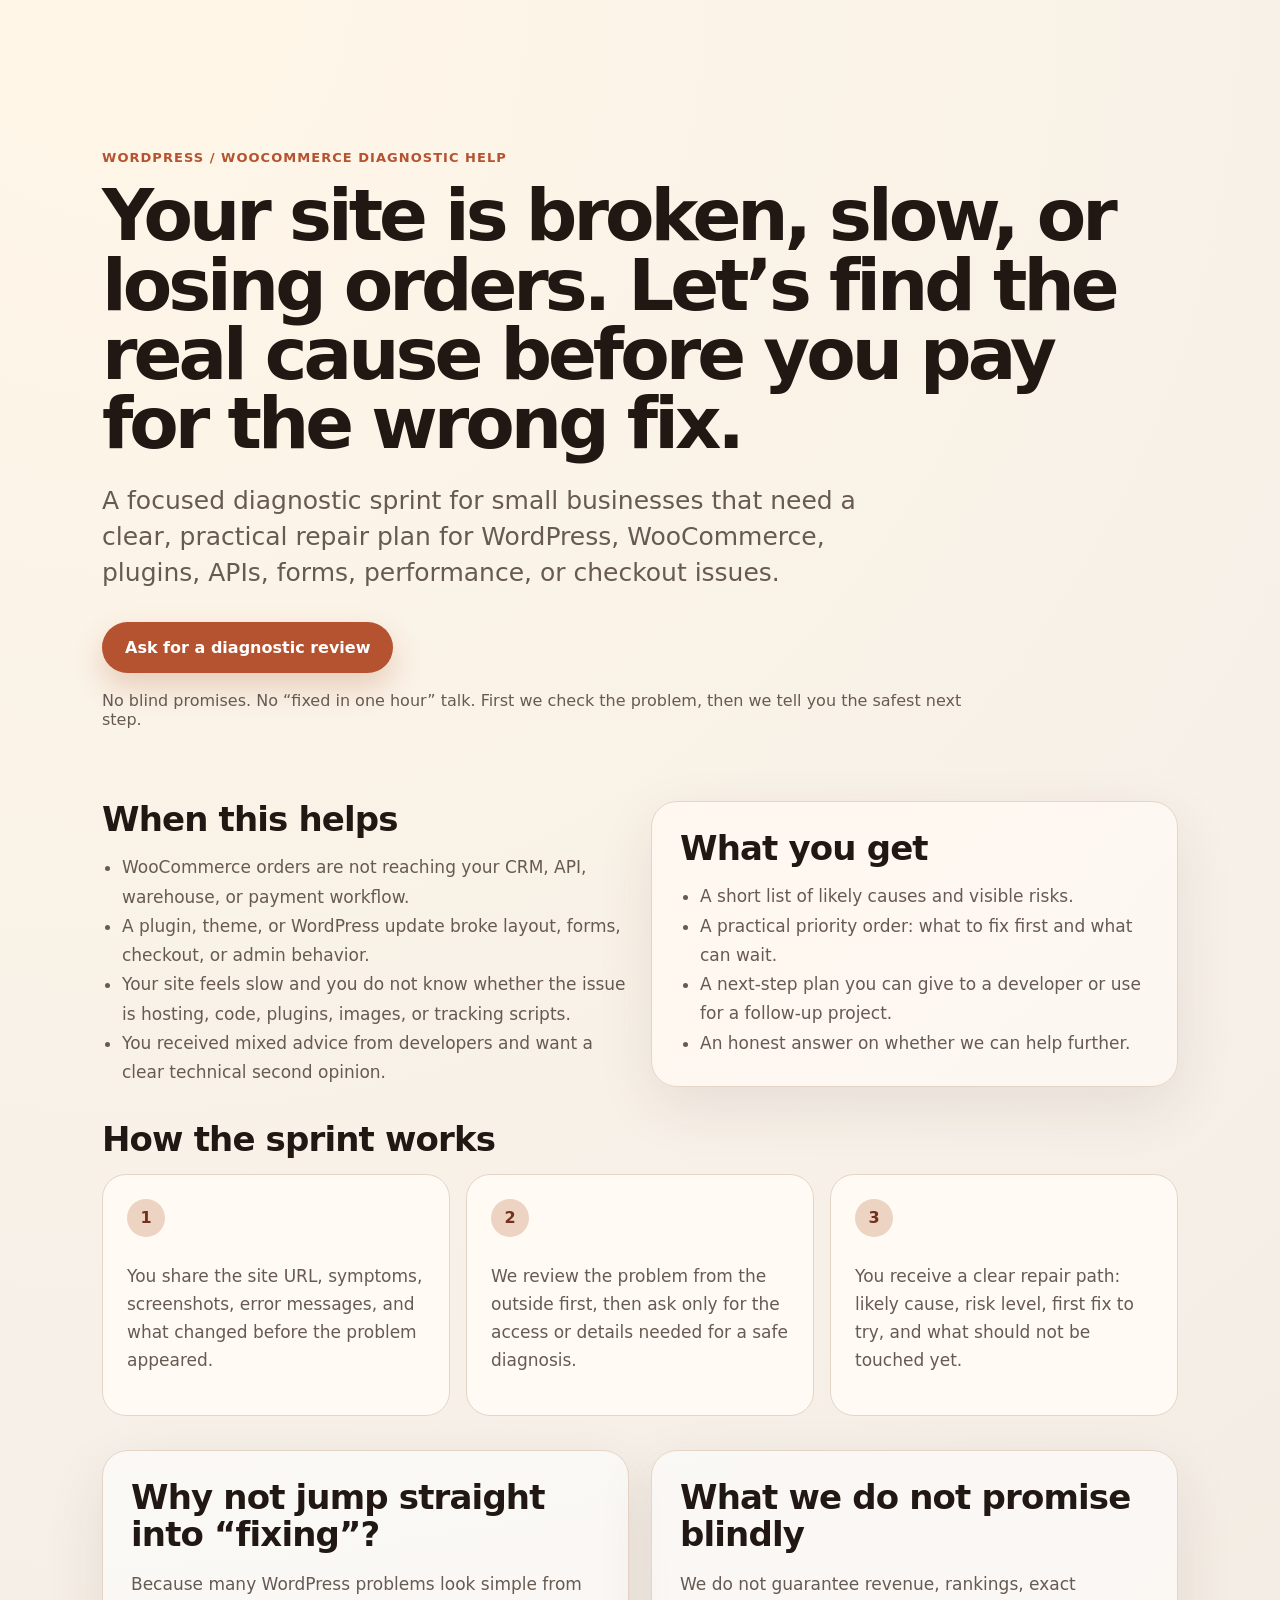
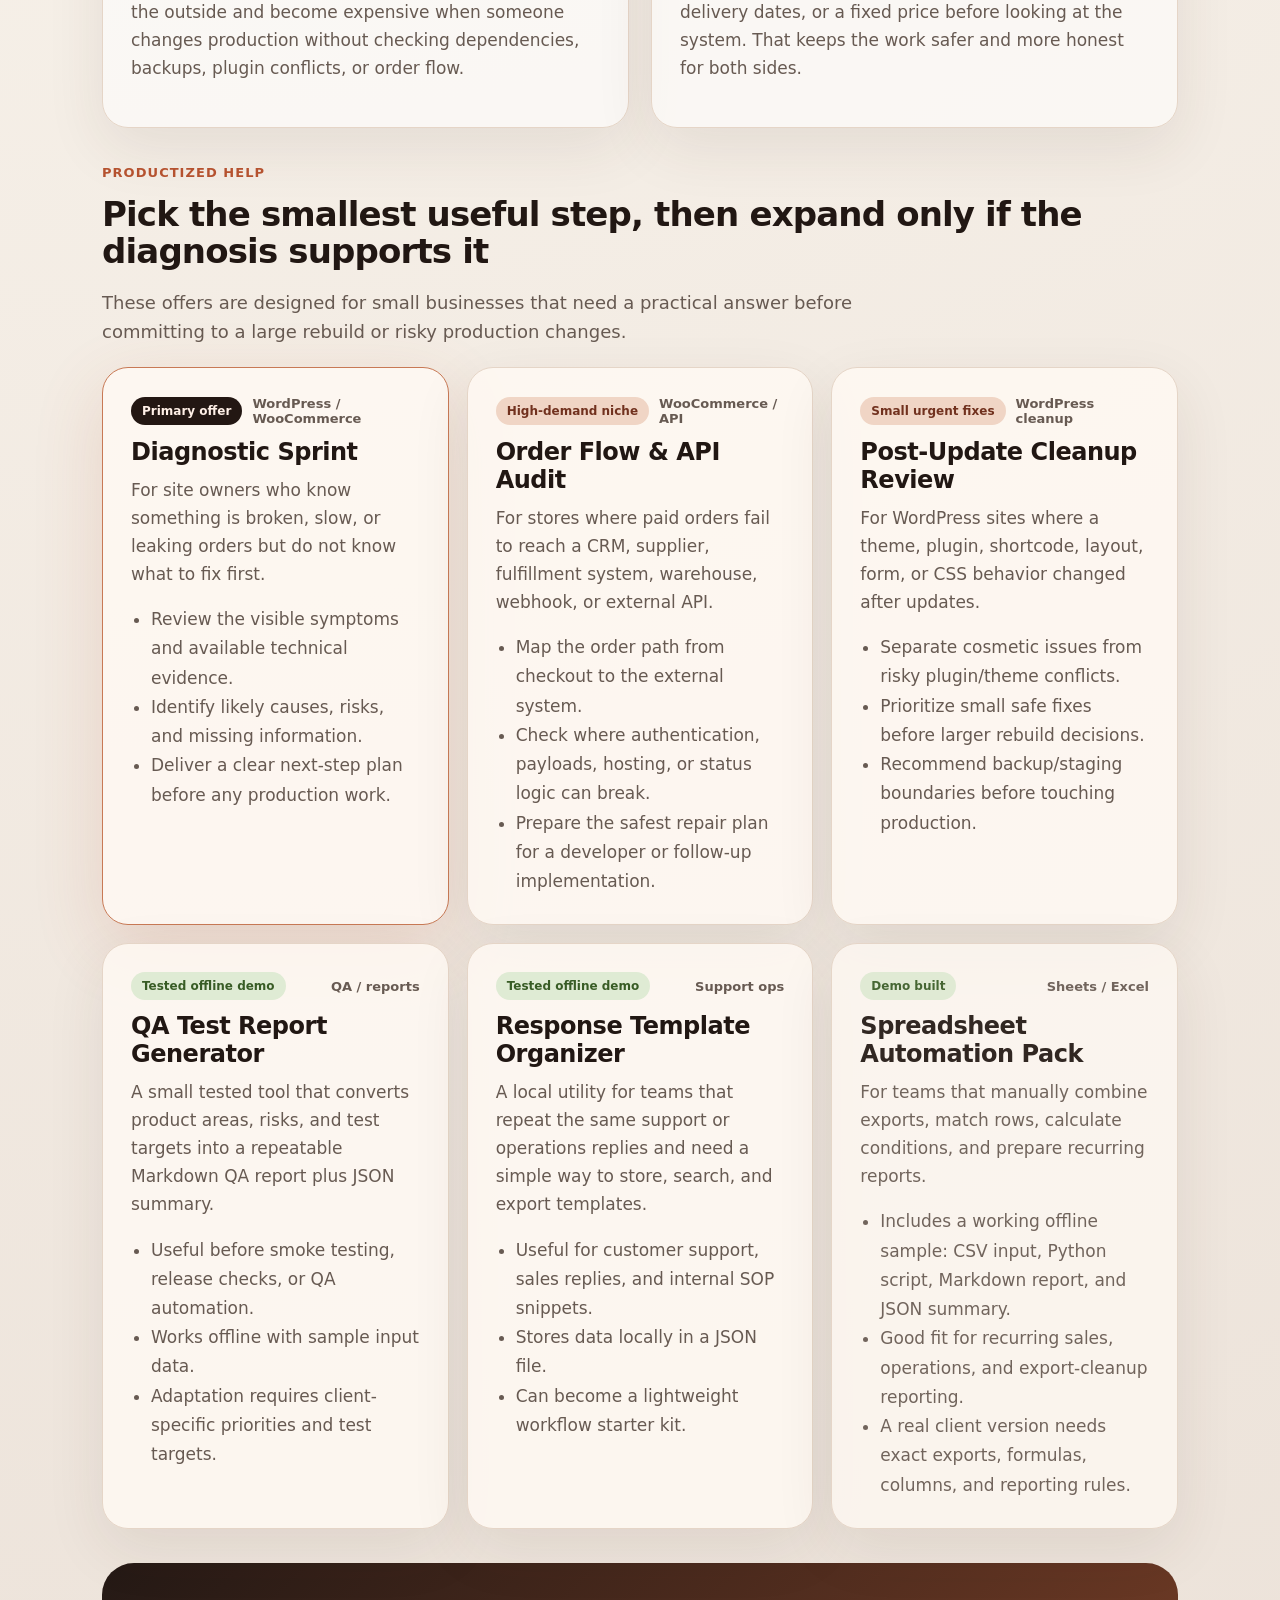
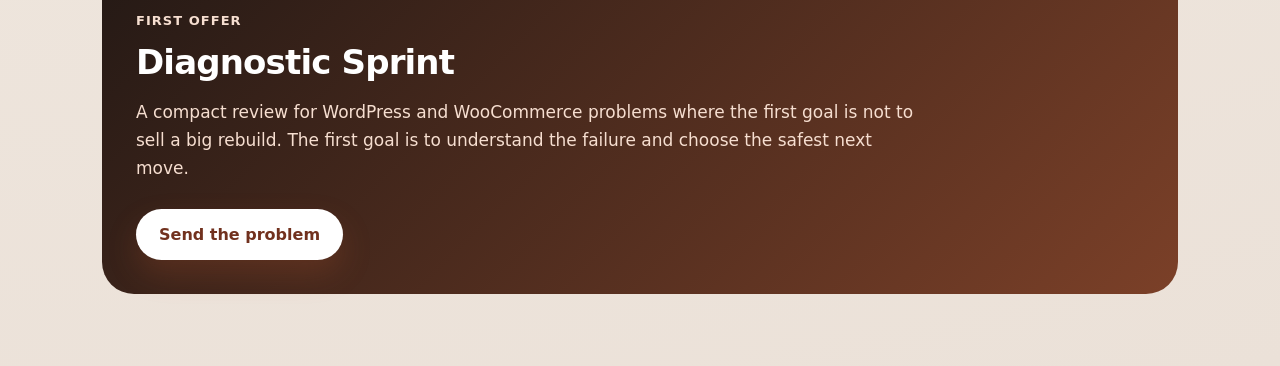
==== index.html @ dfe27161 "Mark spreadsheet automation demo as built" ====
<!doctype html>
<html lang="en">
<head>
  <meta charset="utf-8" />
  <meta name="viewport" content="width=device-width, initial-scale=1" />
  <title>WordPress & WooCommerce Diagnostic Sprint</title>
  <meta name="description" content="A practical diagnostic sprint for WordPress and WooCommerce issues before you spend money on the wrong fix." />
  <link rel="stylesheet" href="style.css" />
</head>
<body>
  <main>
    <section class="hero">
      <p class="eyebrow">WordPress / WooCommerce diagnostic help</p>
      <h1>Your site is broken, slow, or losing orders. Let’s find the real cause before you pay for the wrong fix.</h1>
      <p class="lead">A focused diagnostic sprint for small businesses that need a clear, practical repair plan for WordPress, WooCommerce, plugins, APIs, forms, performance, or checkout issues.</p>
      <div class="cta-row">
        <a class="button" href="mailto:hello@example.com?subject=WordPress%20diagnostic%20request">Ask for a diagnostic review</a>
        <span>No blind promises. No “fixed in one hour” talk. First we check the problem, then we tell you the safest next step.</span>
      </div>
    </section>

    <section class="grid two">
      <div>
        <h2>When this helps</h2>
        <ul>
          <li>WooCommerce orders are not reaching your CRM, API, warehouse, or payment workflow.</li>
          <li>A plugin, theme, or WordPress update broke layout, forms, checkout, or admin behavior.</li>
          <li>Your site feels slow and you do not know whether the issue is hosting, code, plugins, images, or tracking scripts.</li>
          <li>You received mixed advice from developers and want a clear technical second opinion.</li>
        </ul>
      </div>
      <div class="card">
        <h2>What you get</h2>
        <ul>
          <li>A short list of likely causes and visible risks.</li>
          <li>A practical priority order: what to fix first and what can wait.</li>
          <li>A next-step plan you can give to a developer or use for a follow-up project.</li>
          <li>An honest answer on whether we can help further.</li>
        </ul>
      </div>
    </section>

    <section>
      <h2>How the sprint works</h2>
      <div class="steps">
        <div><strong>1</strong><p>You share the site URL, symptoms, screenshots, error messages, and what changed before the problem appeared.</p></div>
        <div><strong>2</strong><p>We review the problem from the outside first, then ask only for the access or details needed for a safe diagnosis.</p></div>
        <div><strong>3</strong><p>You receive a clear repair path: likely cause, risk level, first fix to try, and what should not be touched yet.</p></div>
      </div>
    </section>

    <section class="grid two">
      <div class="card soft">
        <h2>Why not jump straight into “fixing”?</h2>
        <p>Because many WordPress problems look simple from the outside and become expensive when someone changes production without checking dependencies, backups, plugin conflicts, or order flow.</p>
      </div>
      <div class="card soft">
        <h2>What we do not promise blindly</h2>
        <p>We do not guarantee revenue, rankings, exact delivery dates, or a fixed price before looking at the system. That keeps the work safer and more honest for both sides.</p>
      </div>
    </section>
    <section class="products" id="offers">
      <p class="eyebrow">Productized help</p>
      <h2>Pick the smallest useful step, then expand only if the diagnosis supports it</h2>
      <p class="section-lead">These offers are designed for small businesses that need a practical answer before committing to a large rebuild or risky production changes.</p>
      <div class="product-list">
        <article class="card product-card featured">
          <div class="product-topline"><span class="tag hot">Primary offer</span><span>WordPress / WooCommerce</span></div>
          <h3>Diagnostic Sprint</h3>
          <p>For site owners who know something is broken, slow, or leaking orders but do not know what to fix first.</p>
          <ul>
            <li>Review the visible symptoms and available technical evidence.</li>
            <li>Identify likely causes, risks, and missing information.</li>
            <li>Deliver a clear next-step plan before any production work.</li>
          </ul>
        </article>
        <article class="card product-card">
          <div class="product-topline"><span class="tag">High-demand niche</span><span>WooCommerce / API</span></div>
          <h3>Order Flow & API Audit</h3>
          <p>For stores where paid orders fail to reach a CRM, supplier, fulfillment system, warehouse, webhook, or external API.</p>
          <ul>
            <li>Map the order path from checkout to the external system.</li>
            <li>Check where authentication, payloads, hosting, or status logic can break.</li>
            <li>Prepare the safest repair plan for a developer or follow-up implementation.</li>
          </ul>
        </article>
        <article class="card product-card">
          <div class="product-topline"><span class="tag">Small urgent fixes</span><span>WordPress cleanup</span></div>
          <h3>Post-Update Cleanup Review</h3>
          <p>For WordPress sites where a theme, plugin, shortcode, layout, form, or CSS behavior changed after updates.</p>
          <ul>
            <li>Separate cosmetic issues from risky plugin/theme conflicts.</li>
            <li>Prioritize small safe fixes before larger rebuild decisions.</li>
            <li>Recommend backup/staging boundaries before touching production.</li>
          </ul>
        </article>
        <article class="card product-card">
          <div class="product-topline"><span class="tag tested">Tested offline demo</span><span>QA / reports</span></div>
          <h3>QA Test Report Generator</h3>
          <p>A small tested tool that converts product areas, risks, and test targets into a repeatable Markdown QA report plus JSON summary.</p>
          <ul>
            <li>Useful before smoke testing, release checks, or QA automation.</li>
            <li>Works offline with sample input data.</li>
            <li>Adaptation requires client-specific priorities and test targets.</li>
          </ul>
        </article>
        <article class="card product-card">
          <div class="product-topline"><span class="tag tested">Tested offline demo</span><span>Support ops</span></div>
          <h3>Response Template Organizer</h3>
          <p>A local utility for teams that repeat the same support or operations replies and need a simple way to store, search, and export templates.</p>
          <ul>
            <li>Useful for customer support, sales replies, and internal SOP snippets.</li>
            <li>Stores data locally in a JSON file.</li>
            <li>Can become a lightweight workflow starter kit.</li>
          </ul>
        </article>
        <article class="card product-card draft">
          <div class="product-topline"><span class="tag tested">Demo built</span><span>Sheets / Excel</span></div>
          <h3>Spreadsheet Automation Pack</h3>
          <p>For teams that manually combine exports, match rows, calculate conditions, and prepare recurring reports.</p>
          <ul>
            <li>Includes a working offline sample: CSV input, Python script, Markdown report, and JSON summary.</li>
            <li>Good fit for recurring sales, operations, and export-cleanup reporting.</li>
            <li>A real client version needs exact exports, formulas, columns, and reporting rules.</li>
          </ul>
        </article>
      </div>
    </section>

    <section class="offer">
      <p class="eyebrow light">First offer</p>
      <h2>Diagnostic Sprint</h2>
      <p>A compact review for WordPress and WooCommerce problems where the first goal is not to sell a big rebuild. The first goal is to understand the failure and choose the safest next move.</p>
      <a class="button secondary" href="mailto:hello@example.com?subject=Diagnostic%20Sprint">Send the problem</a>
    </section>
  </main>
</body>
</html>
---- style.css ----
:root {
  color-scheme: light;
  --bg: #f6f0e8;
  --ink: #211713;
  --muted: #675a52;
  --card: #fffaf4;
  --accent: #b5522f;
  --accent-dark: #71311e;
  --line: #e5d5c7;
}
* { box-sizing: border-box; }
body {
  margin: 0;
  font-family: Inter, ui-sans-serif, system-ui, -apple-system, BlinkMacSystemFont, "Segoe UI", sans-serif;
  background: radial-gradient(circle at 10% 0%, #fff6e7 0, var(--bg) 38%, #ebe1d8 100%);
  color: var(--ink);
}
main { max-width: 1120px; margin: 0 auto; padding: 42px 22px 72px; }
section { margin-top: 34px; }
.hero { padding: 58px 0 38px; }
.eyebrow { color: var(--accent); font-weight: 800; letter-spacing: .08em; text-transform: uppercase; font-size: 13px; }
.light { color: #f8d7c3; }
h1 { font-size: clamp(36px, 6.4vw, 72px); line-height: .96; margin: 12px 0 20px; max-width: 1040px; letter-spacing: -.055em; }
h2 { font-size: clamp(25px, 3vw, 34px); line-height: 1.08; margin: 0 0 16px; letter-spacing: -.025em; }
.lead { font-size: clamp(20px, 2.2vw, 25px); line-height: 1.45; color: var(--muted); max-width: 820px; }
ul { margin: 0; padding-left: 20px; color: var(--muted); line-height: 1.72; font-size: 17px; }
p { color: var(--muted); line-height: 1.65; font-size: 17px; }
.grid { display: grid; gap: 22px; }
.two { grid-template-columns: repeat(2, minmax(0, 1fr)); }
.card { border: 1px solid var(--line); background: rgba(255,250,244,.84); border-radius: 26px; padding: 28px; box-shadow: 0 20px 60px rgba(69,43,28,.09); }
.soft { background: rgba(255,255,255,.58); }
.cta-row { display: flex; flex-wrap: wrap; align-items: center; gap: 18px; margin-top: 30px; max-width: 880px; color: var(--muted); font-size: 16px; }
.button { display: inline-block; padding: 16px 23px; border-radius: 999px; background: var(--accent); color: #fff; text-decoration: none; font-weight: 850; box-shadow: 0 14px 30px rgba(181,82,47,.24); }
.button:hover { background: var(--accent-dark); }
.secondary { margin-top: 10px; background: #fff; color: var(--accent-dark); }
.steps { display: grid; grid-template-columns: repeat(3, 1fr); gap: 16px; }
.steps div { background: #fffaf4; border: 1px solid var(--line); border-radius: 24px; padding: 24px; }
.steps strong { display: inline-grid; place-items: center; width: 38px; height: 38px; border-radius: 50%; background: #edd3c2; color: var(--accent-dark); margin-bottom: 8px; }
.offer { border-radius: 32px; padding: 34px; background: linear-gradient(135deg, #241915, #7b4028); color: white; }
.offer h2 { color: #fff; }
.offer p { color: #f6ded0; max-width: 790px; }
@media (max-width: 760px) {
  main { padding: 28px 18px 52px; }
  .two, .steps { grid-template-columns: 1fr; }
  .hero { padding-top: 24px; }
}
.section-lead { max-width: 820px; font-size: 18px; }
.product-list { display: grid; grid-template-columns: repeat(3, minmax(0, 1fr)); gap: 18px; margin-top: 20px; }
.products h3 { margin: 12px 0 10px; font-size: 24px; letter-spacing: -.02em; }
.product-card { display: flex; flex-direction: column; min-height: 100%; }
.product-card p { margin-top: 0; }
.product-topline { display: flex; justify-content: space-between; align-items: center; gap: 10px; color: var(--muted); font-size: 13px; font-weight: 750; }
.tag { display: inline-block; padding: 7px 11px; border-radius: 999px; background: #f0d5c5; color: var(--accent-dark); font-size: 12px; font-weight: 850; white-space: nowrap; }
.tag.hot { background: #231713; color: #fff0e7; }
.tag.tested { background: #dfebd4; color: #385c25; }
.tag.draft-tag { background: #eee3bd; color: #665414; }
.featured { border-color: #c87955; box-shadow: 0 22px 70px rgba(181,82,47,.16); }
.draft { opacity: .92; }
@media (max-width: 980px) { .product-list { grid-template-columns: repeat(2, minmax(0, 1fr)); } }
@media (max-width: 640px) { .product-list { grid-template-columns: 1fr; } .product-topline { align-items: flex-start; flex-direction: column; } }
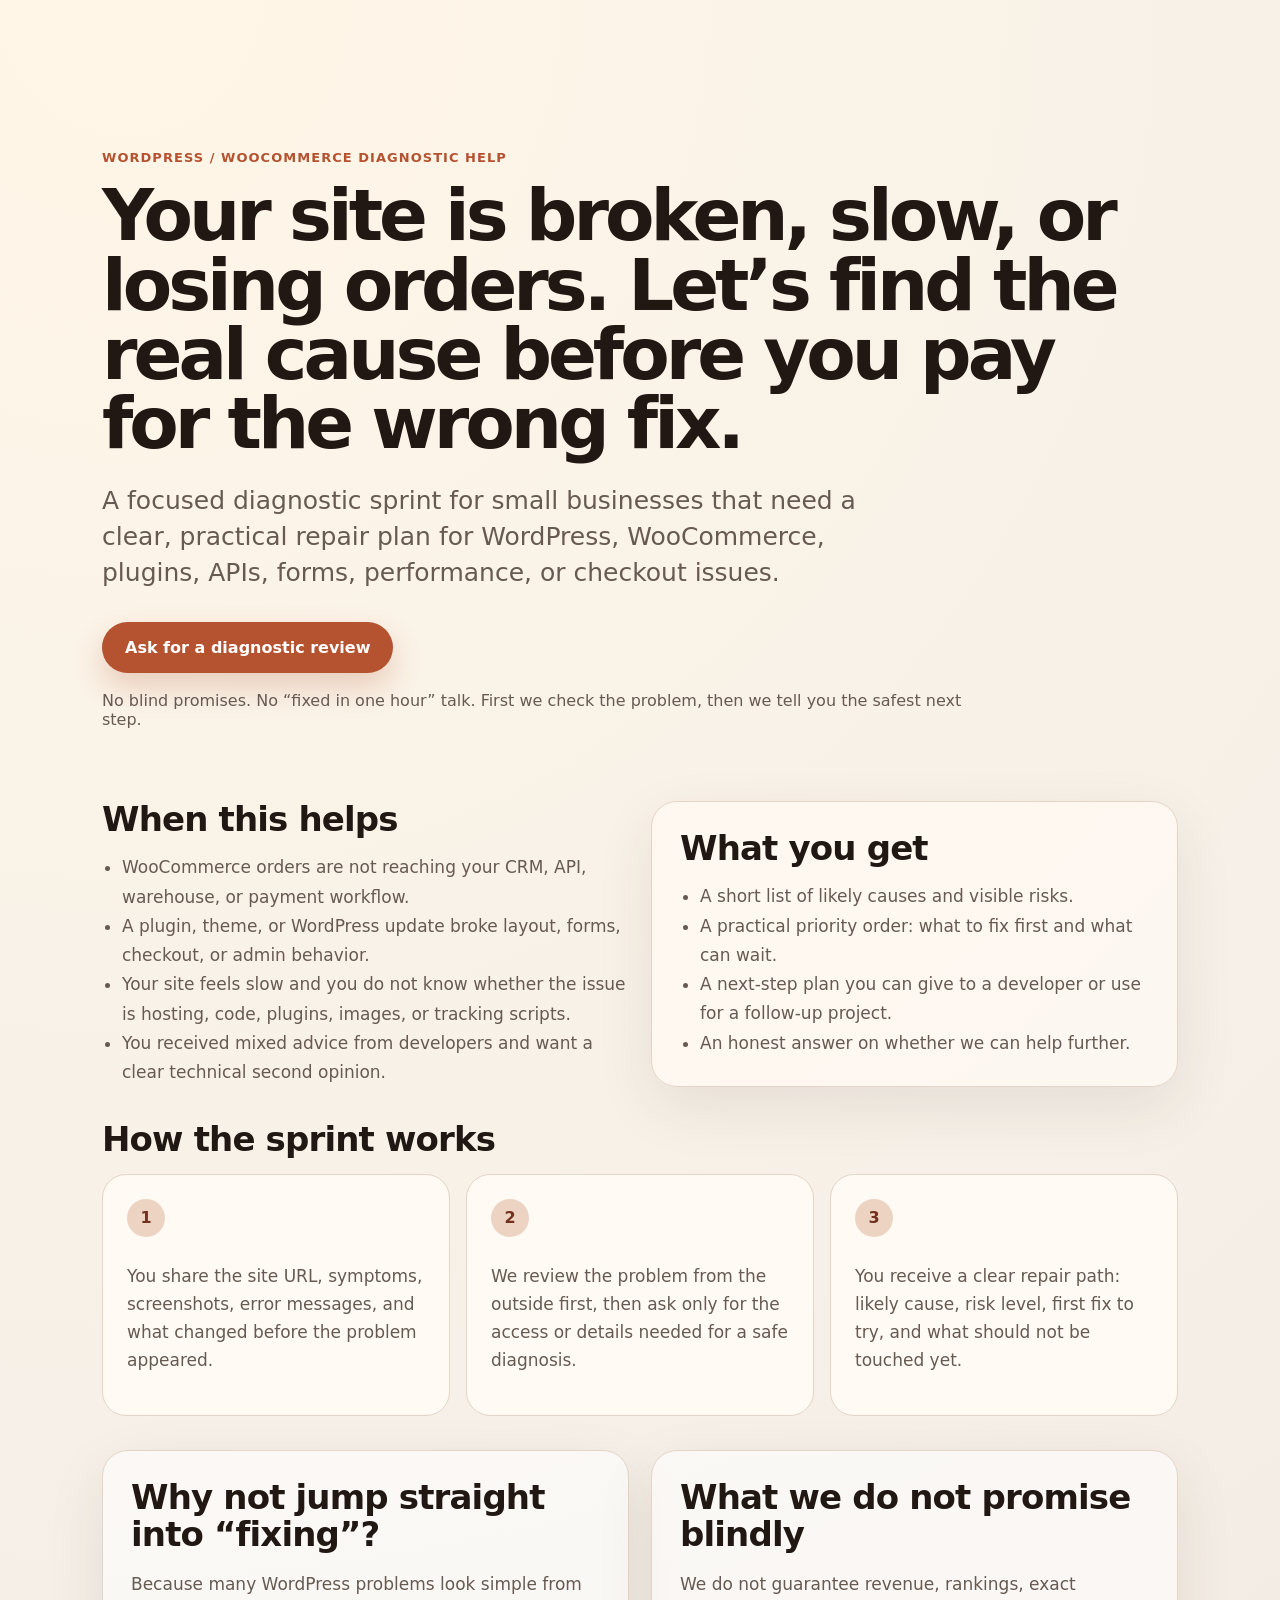
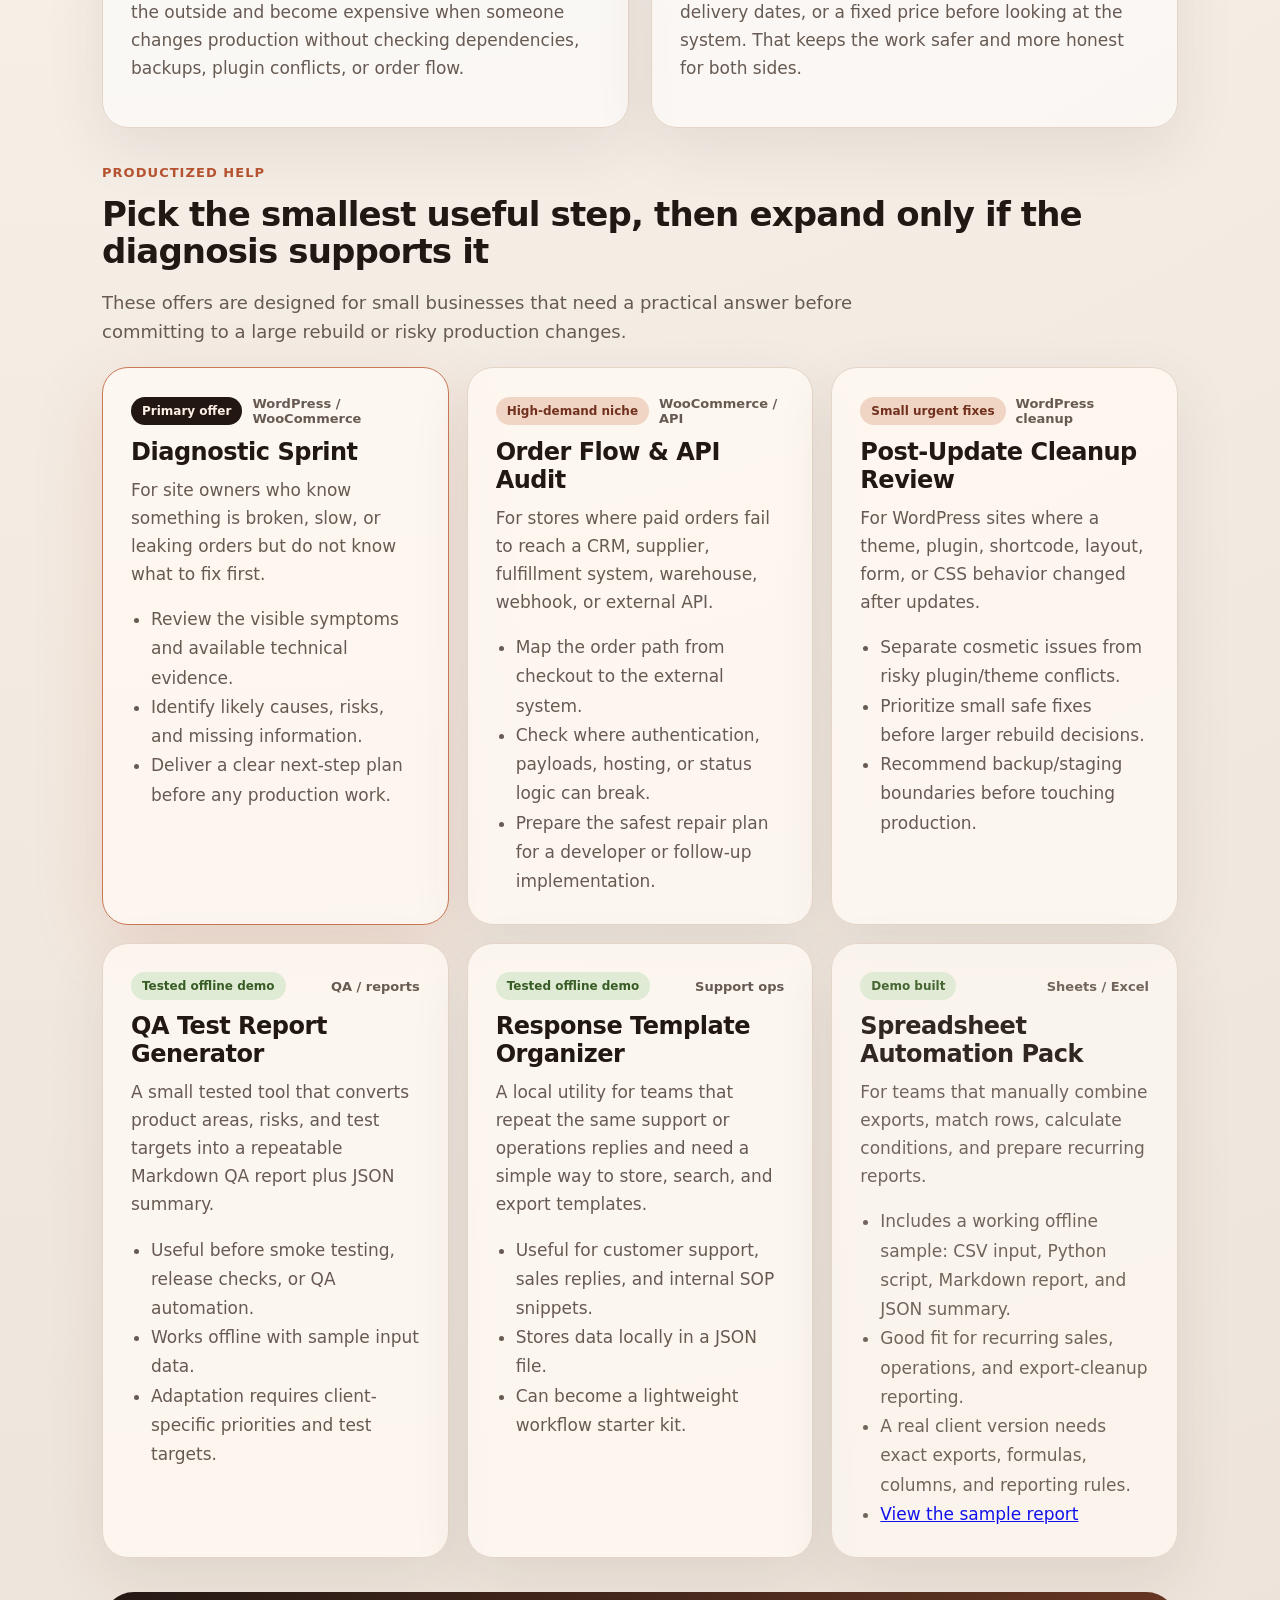
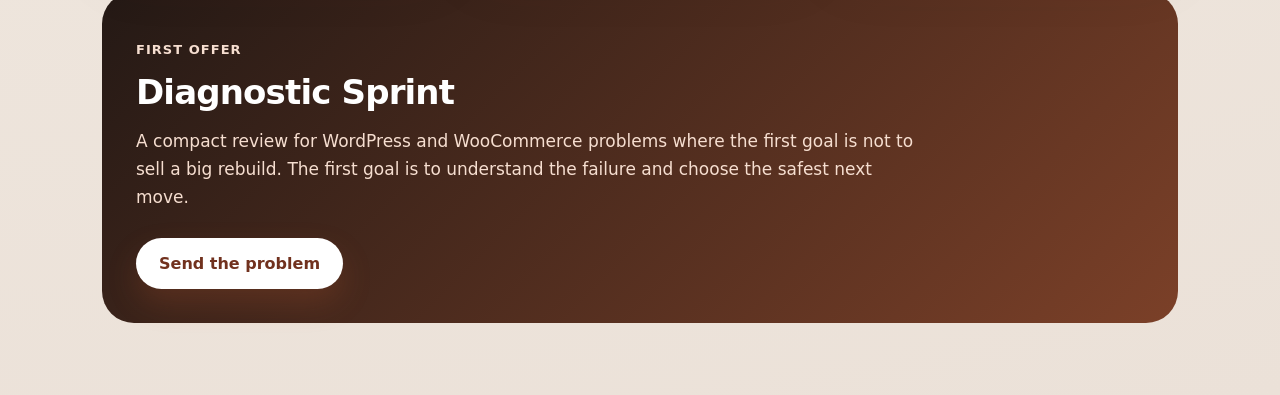
==== commit ed3a5ca9: "Add spreadsheet automation public demo" ====
--- a/index.html
+++ b/index.html
@@ -121,7 +121,7 @@
           <ul>
             <li>Includes a working offline sample: CSV input, Python script, Markdown report, and JSON summary.</li>
             <li>Good fit for recurring sales, operations, and export-cleanup reporting.</li>
-            <li>A real client version needs exact exports, formulas, columns, and reporting rules.</li>
+            <li>A real client version needs exact exports, formulas, columns, and reporting rules.</li><li><a href="demos/spreadsheet-automation-pack/sample_report.html">View the sample report</a></li>
           </ul>
         </article>
       </div>
@@ -139,3 +139,4 @@
 
 
 
+
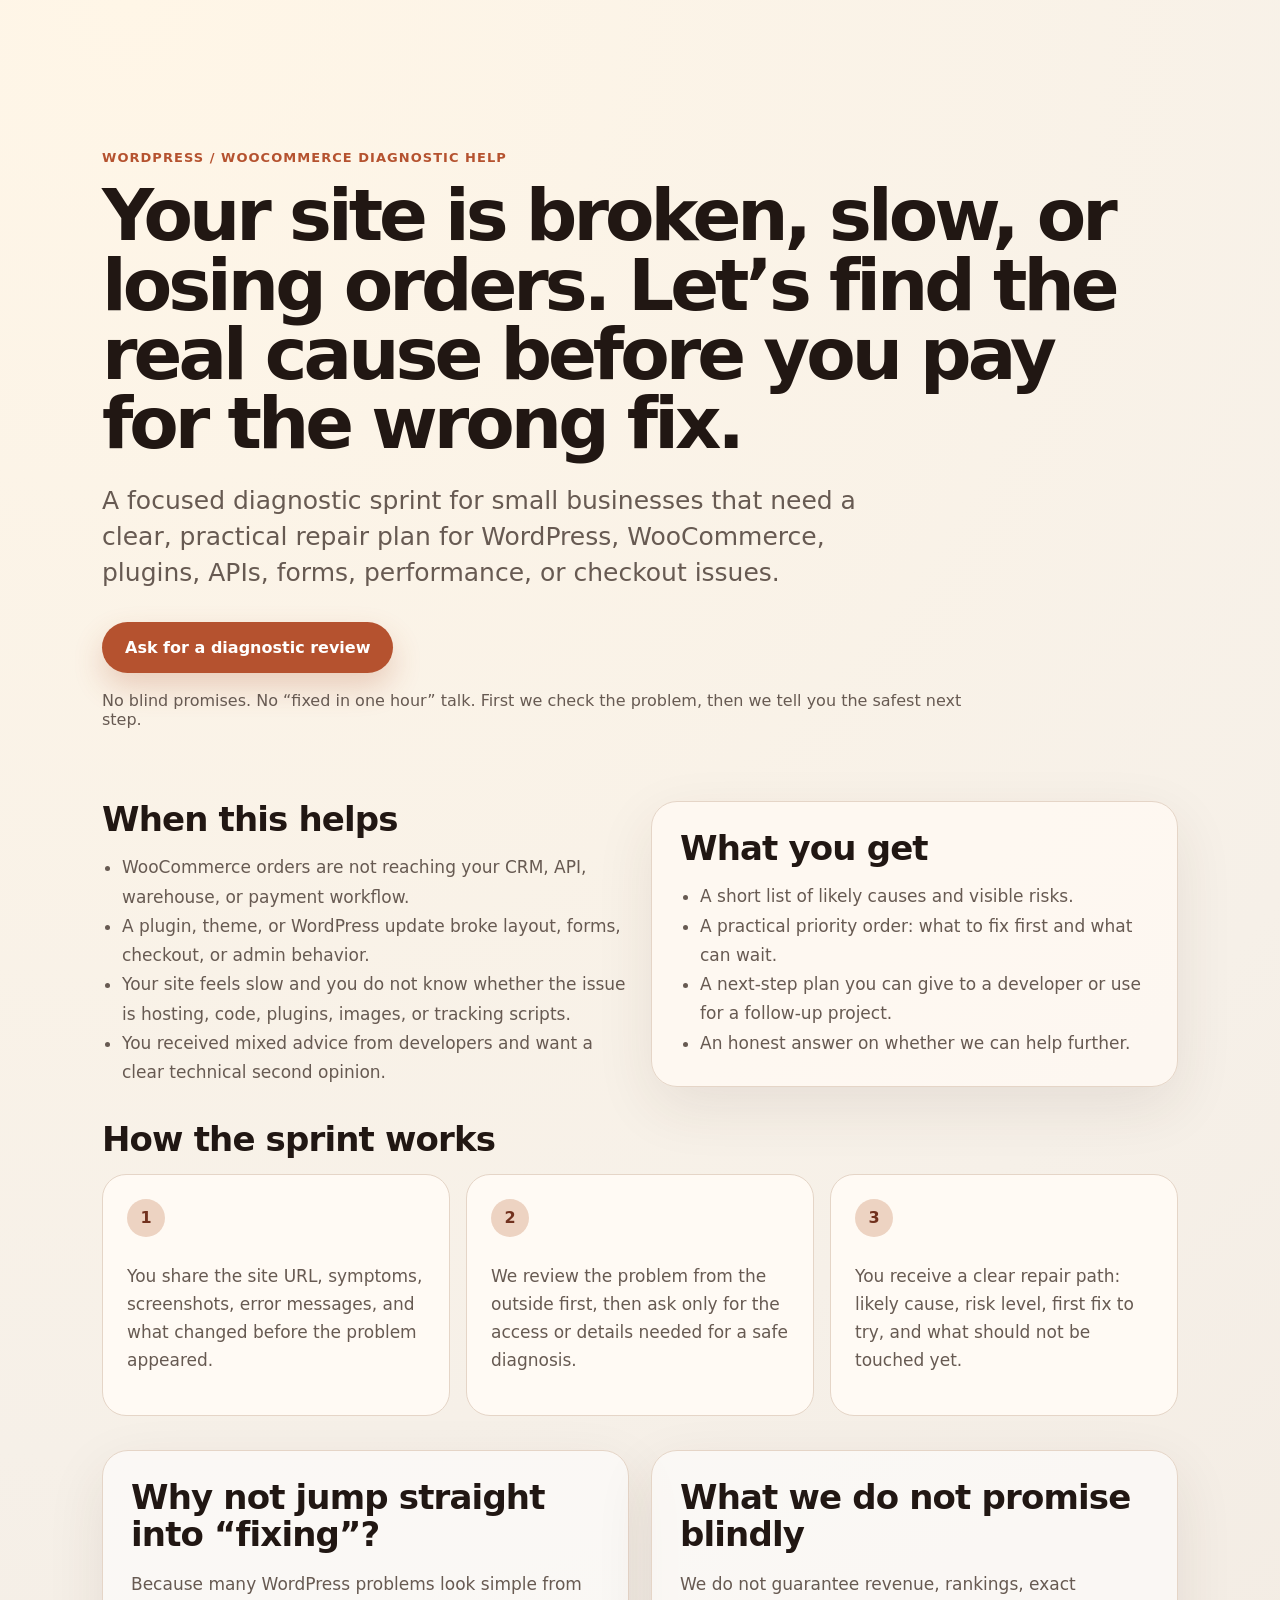
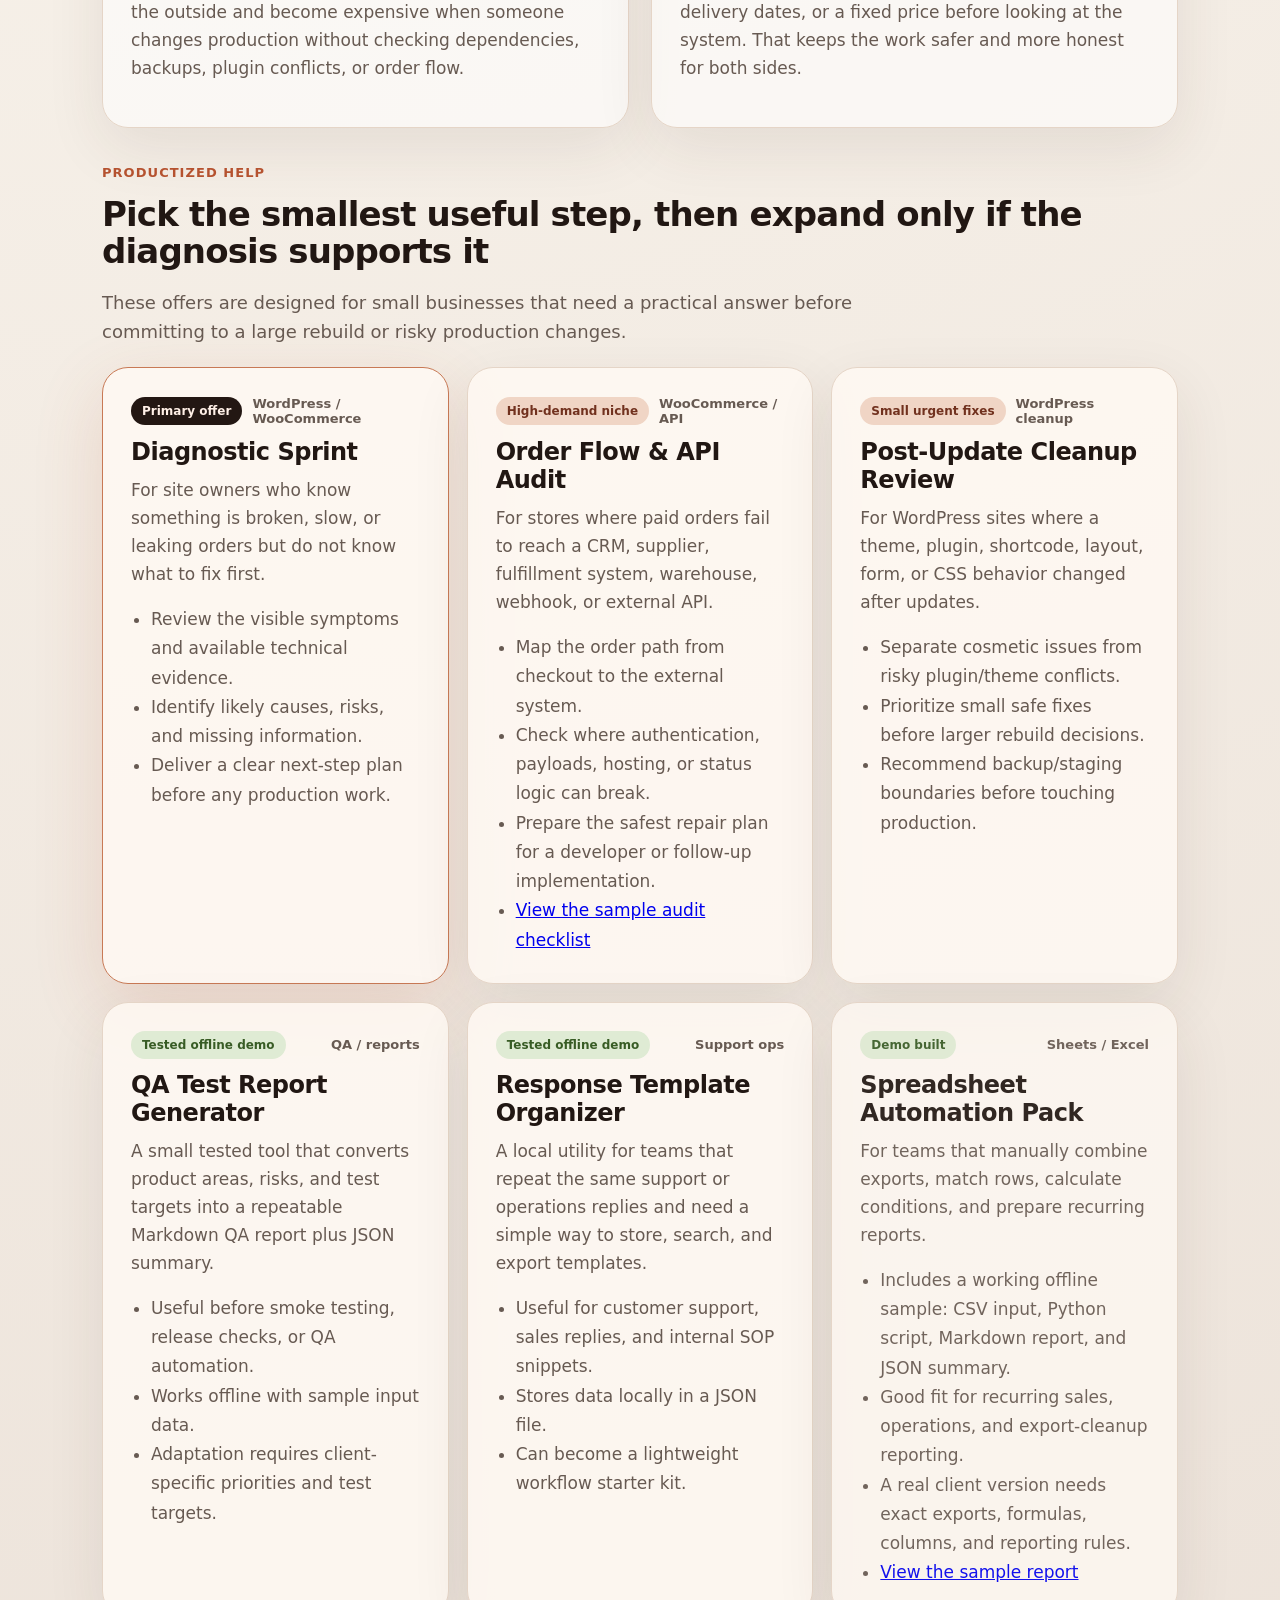
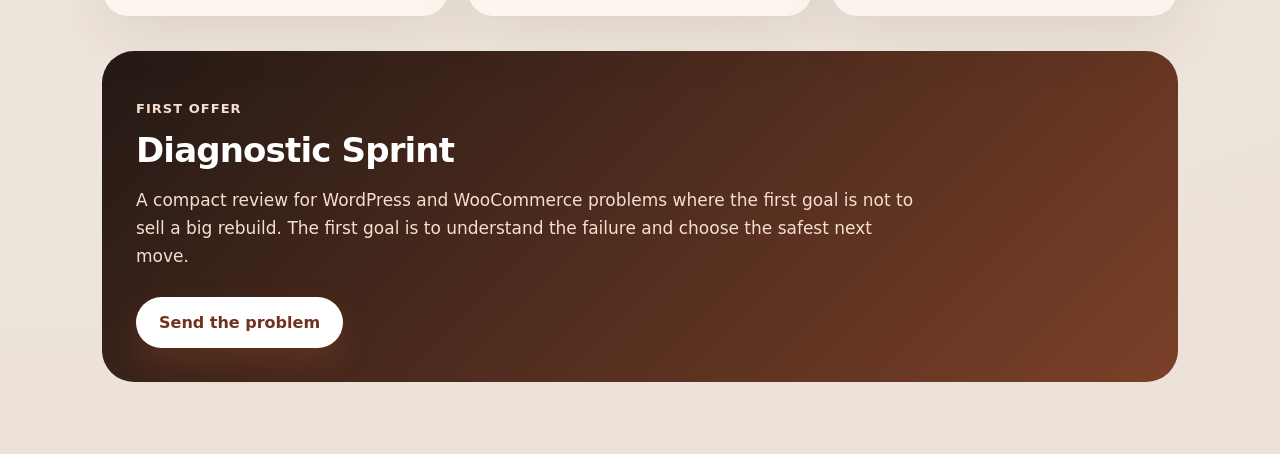
==== commit 301d90f6: "Add WooCommerce API audit sample" ====
--- a/index.html
+++ b/index.html
@@ -81,7 +81,7 @@
           <ul>
             <li>Map the order path from checkout to the external system.</li>
             <li>Check where authentication, payloads, hosting, or status logic can break.</li>
-            <li>Prepare the safest repair plan for a developer or follow-up implementation.</li>
+            <li>Prepare the safest repair plan for a developer or follow-up implementation.</li><li><a href="demos/woocommerce-api-audit/">View the sample audit checklist</a></li>
           </ul>
         </article>
         <article class="card product-card">
@@ -140,3 +140,4 @@
 
 
 
+
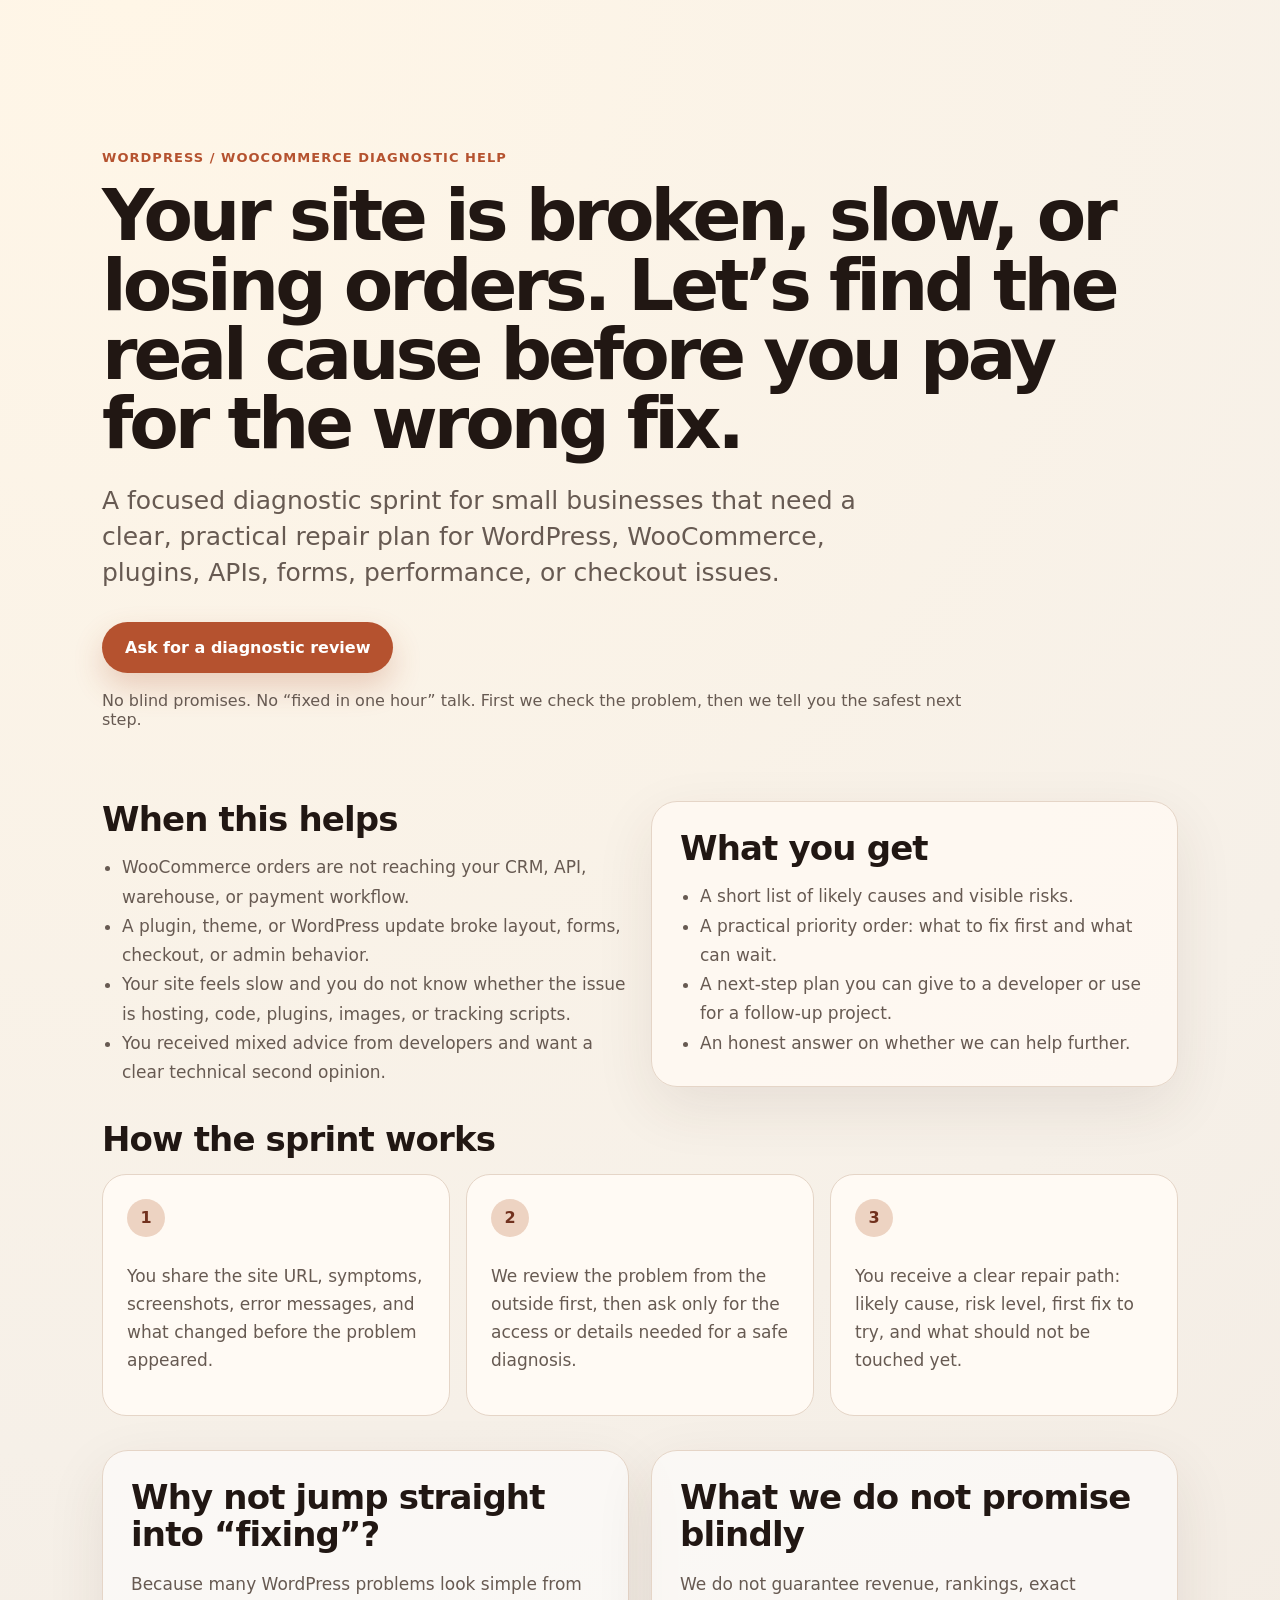
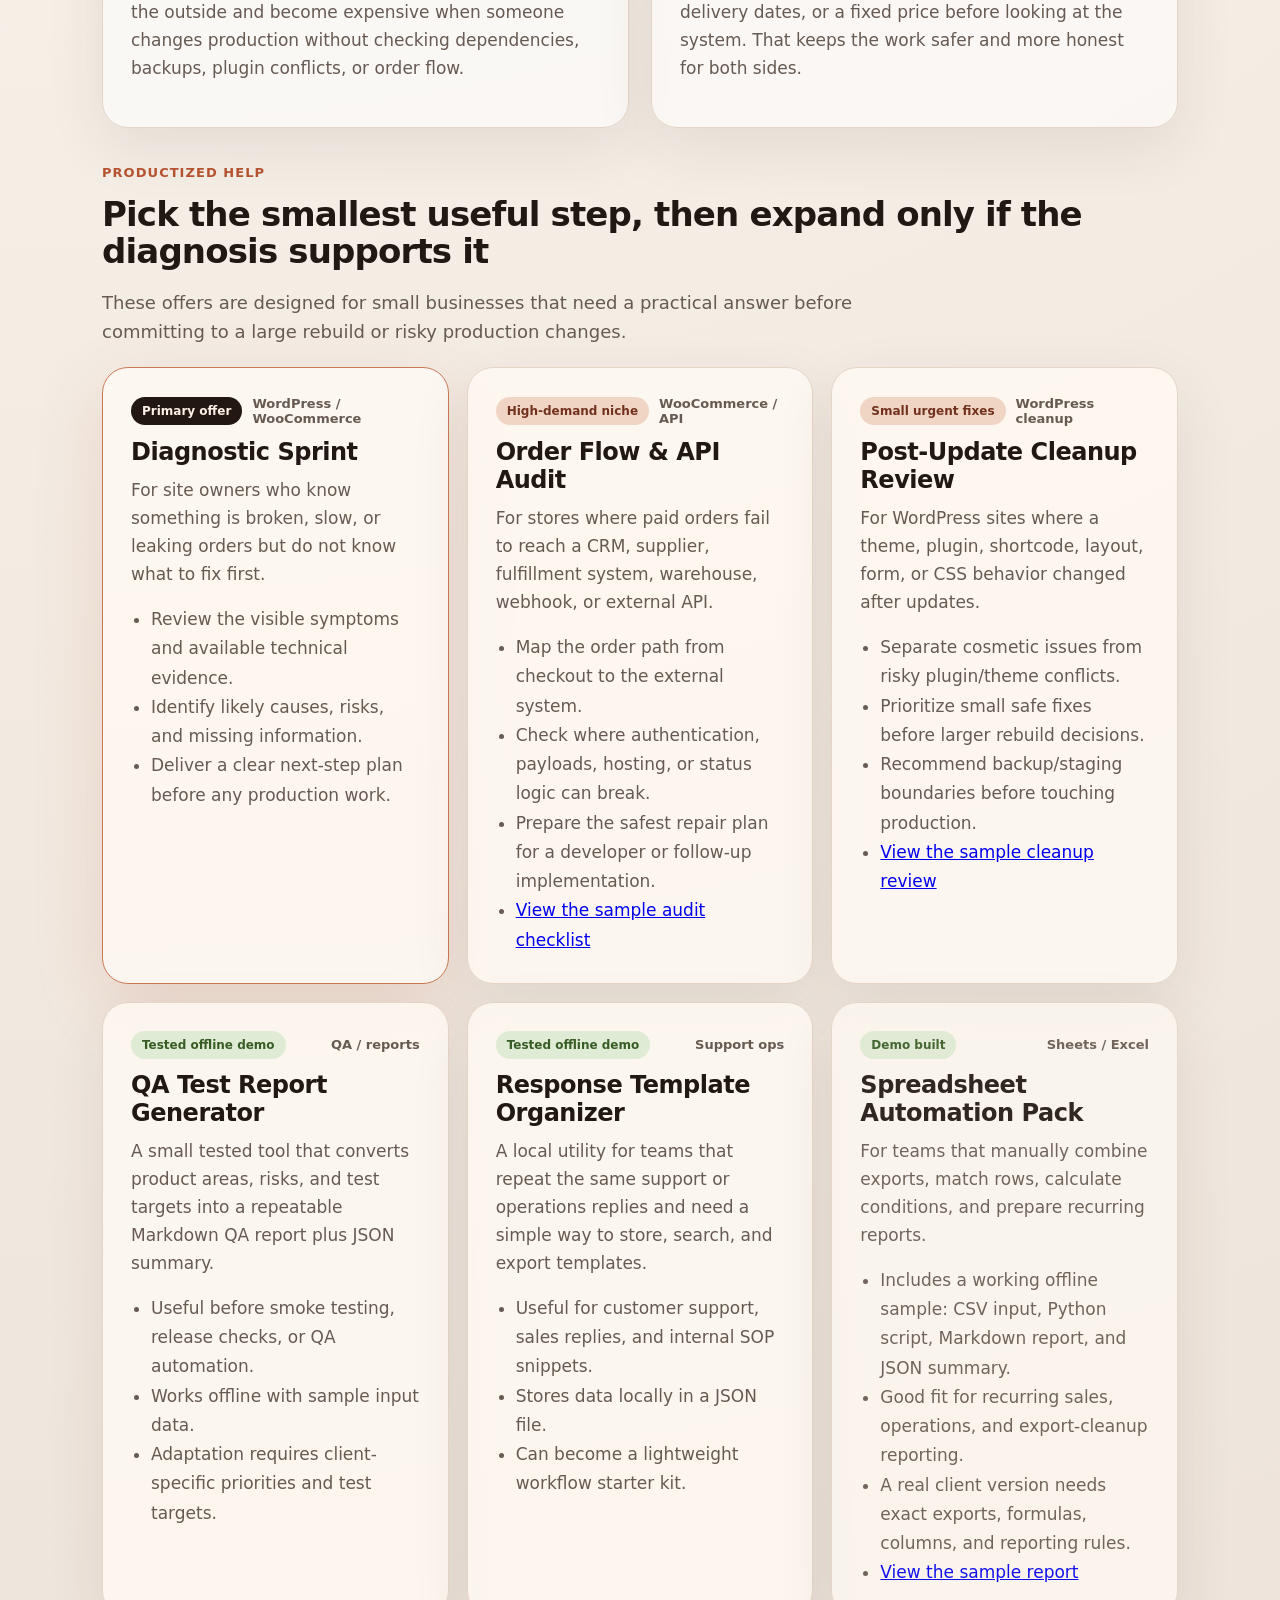
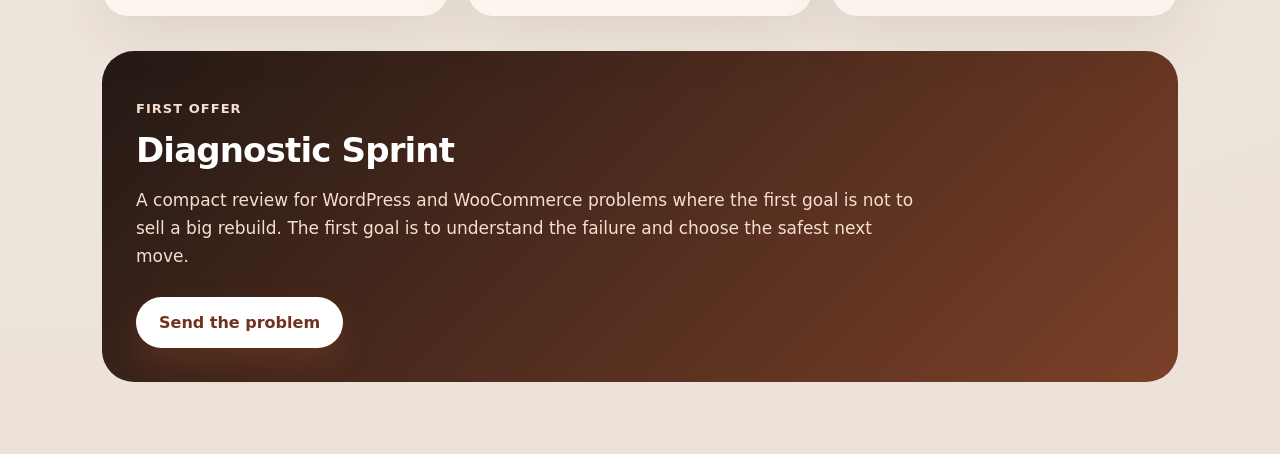
==== commit f697e33f: "Add WordPress cleanup review sample" ====
--- a/index.html
+++ b/index.html
@@ -91,7 +91,7 @@
           <ul>
             <li>Separate cosmetic issues from risky plugin/theme conflicts.</li>
             <li>Prioritize small safe fixes before larger rebuild decisions.</li>
-            <li>Recommend backup/staging boundaries before touching production.</li>
+            <li>Recommend backup/staging boundaries before touching production.</li><li><a href="demos/wordpress-cleanup-review/">View the sample cleanup review</a></li>
           </ul>
         </article>
         <article class="card product-card">
@@ -141,3 +141,4 @@
 
 
 
+
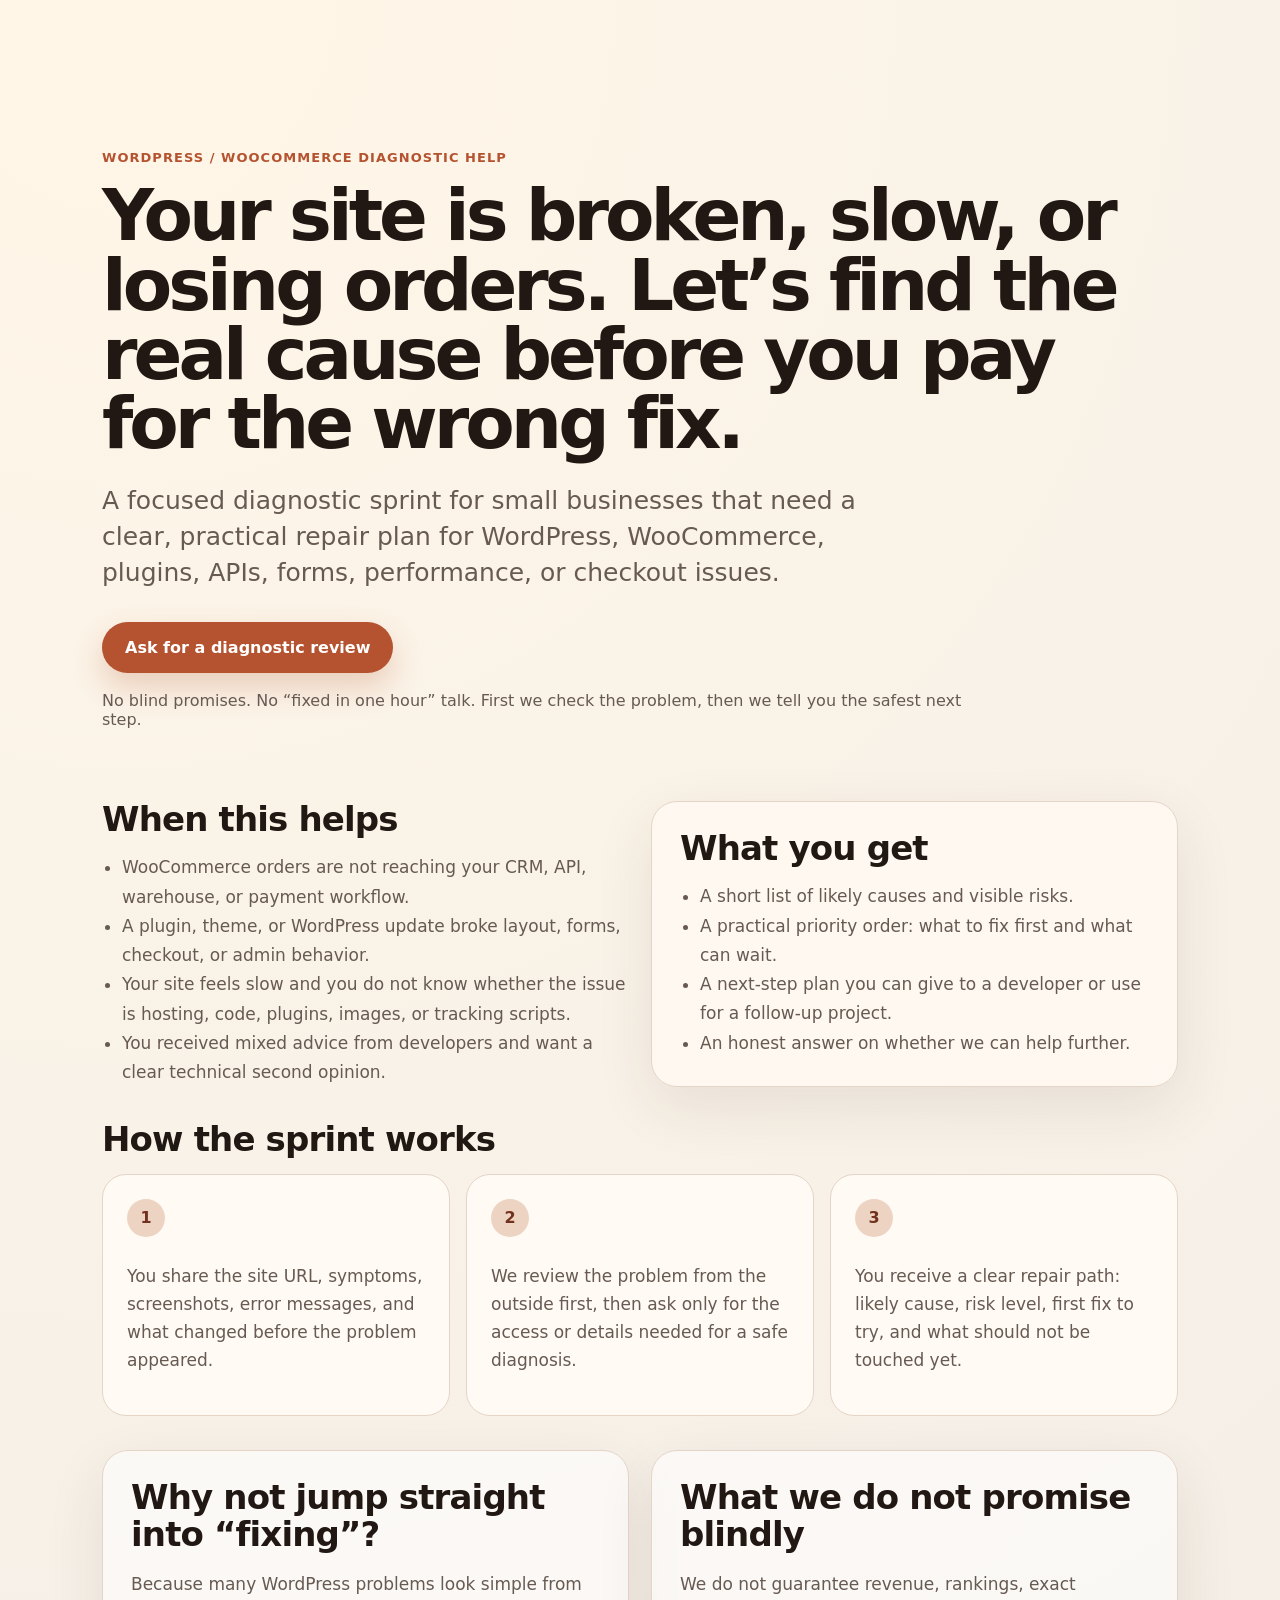
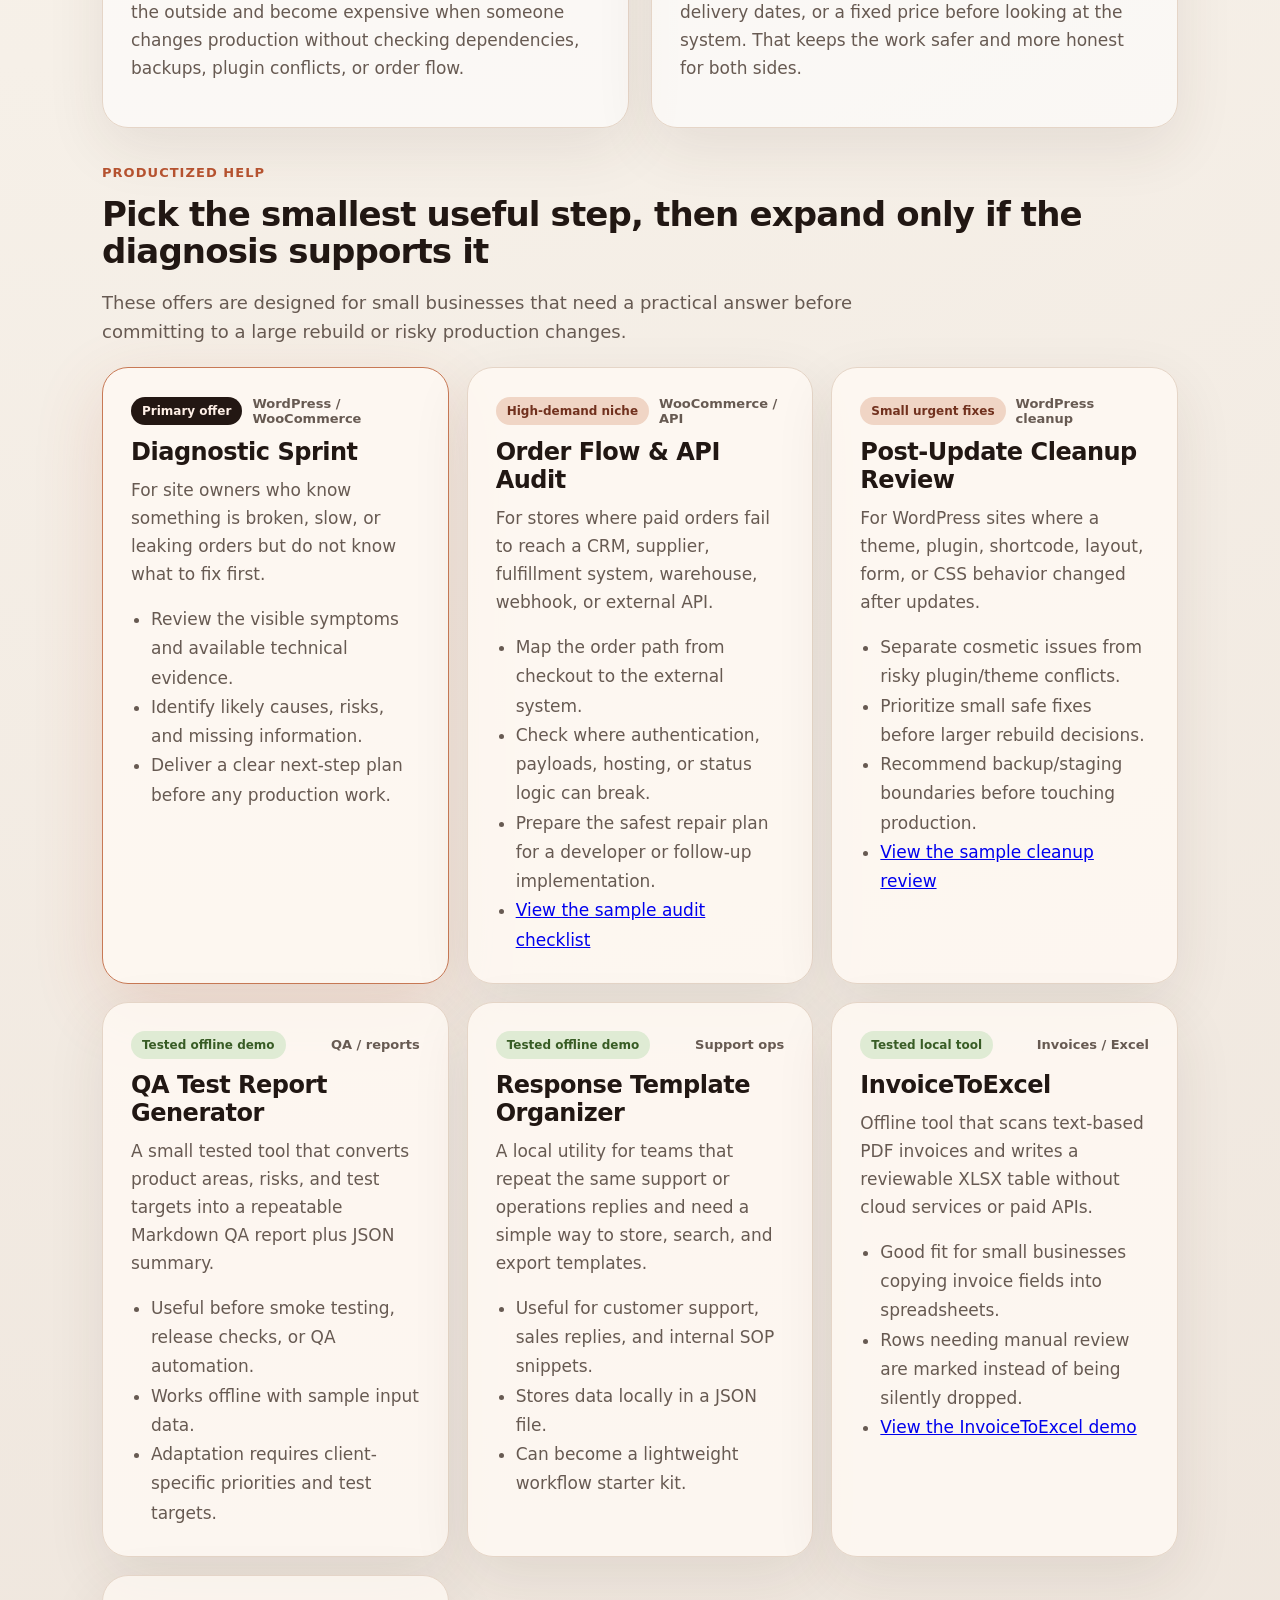
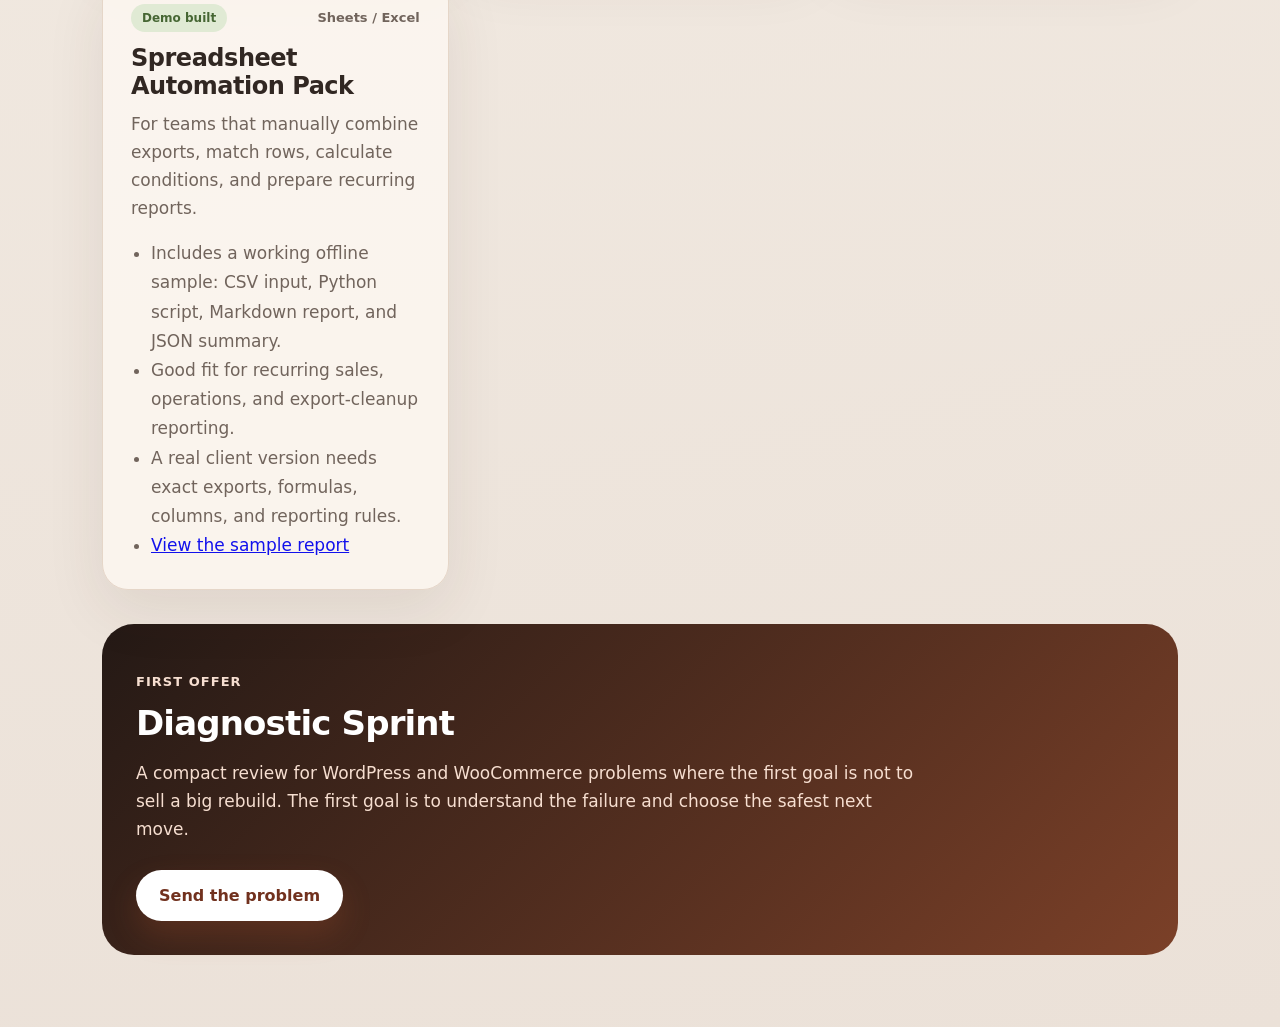
==== commit ab04b9bf: "Add InvoiceToExcel demo product" ====
--- a/index.html
+++ b/index.html
@@ -14,7 +14,7 @@
       <h1>Your site is broken, slow, or losing orders. Let’s find the real cause before you pay for the wrong fix.</h1>
       <p class="lead">A focused diagnostic sprint for small businesses that need a clear, practical repair plan for WordPress, WooCommerce, plugins, APIs, forms, performance, or checkout issues.</p>
       <div class="cta-row">
-        <a class="button" href="mailto:hello@example.com?subject=WordPress%20diagnostic%20request">Ask for a diagnostic review</a>
+        <a class="button" href="intake/">Ask for a diagnostic review</a>
         <span>No blind promises. No “fixed in one hour” talk. First we check the problem, then we tell you the safest next step.</span>
       </div>
     </section>
@@ -114,7 +114,16 @@
             <li>Can become a lightweight workflow starter kit.</li>
           </ul>
         </article>
-        <article class="card product-card draft">
+        <article class="card product-card">
+          <div class="product-topline"><span class="tag tested">Tested local tool</span><span>Invoices / Excel</span></div>
+          <h3>InvoiceToExcel</h3>
+          <p>Offline tool that scans text-based PDF invoices and writes a reviewable XLSX table without cloud services or paid APIs.</p>
+          <ul>
+            <li>Good fit for small businesses copying invoice fields into spreadsheets.</li>
+            <li>Rows needing manual review are marked instead of being silently dropped.</li>
+            <li><a href="demos/invoice-to-excel/">View the InvoiceToExcel demo</a></li>
+          </ul>
+        </article>        <article class="card product-card draft">
           <div class="product-topline"><span class="tag tested">Demo built</span><span>Sheets / Excel</span></div>
           <h3>Spreadsheet Automation Pack</h3>
           <p>For teams that manually combine exports, match rows, calculate conditions, and prepare recurring reports.</p>
@@ -131,7 +140,7 @@
       <p class="eyebrow light">First offer</p>
       <h2>Diagnostic Sprint</h2>
       <p>A compact review for WordPress and WooCommerce problems where the first goal is not to sell a big rebuild. The first goal is to understand the failure and choose the safest next move.</p>
-      <a class="button secondary" href="mailto:hello@example.com?subject=Diagnostic%20Sprint">Send the problem</a>
+      <a class="button secondary" href="intake/">Send the problem</a>
     </section>
   </main>
 </body>
@@ -142,3 +151,5 @@
 
 
 
+
+
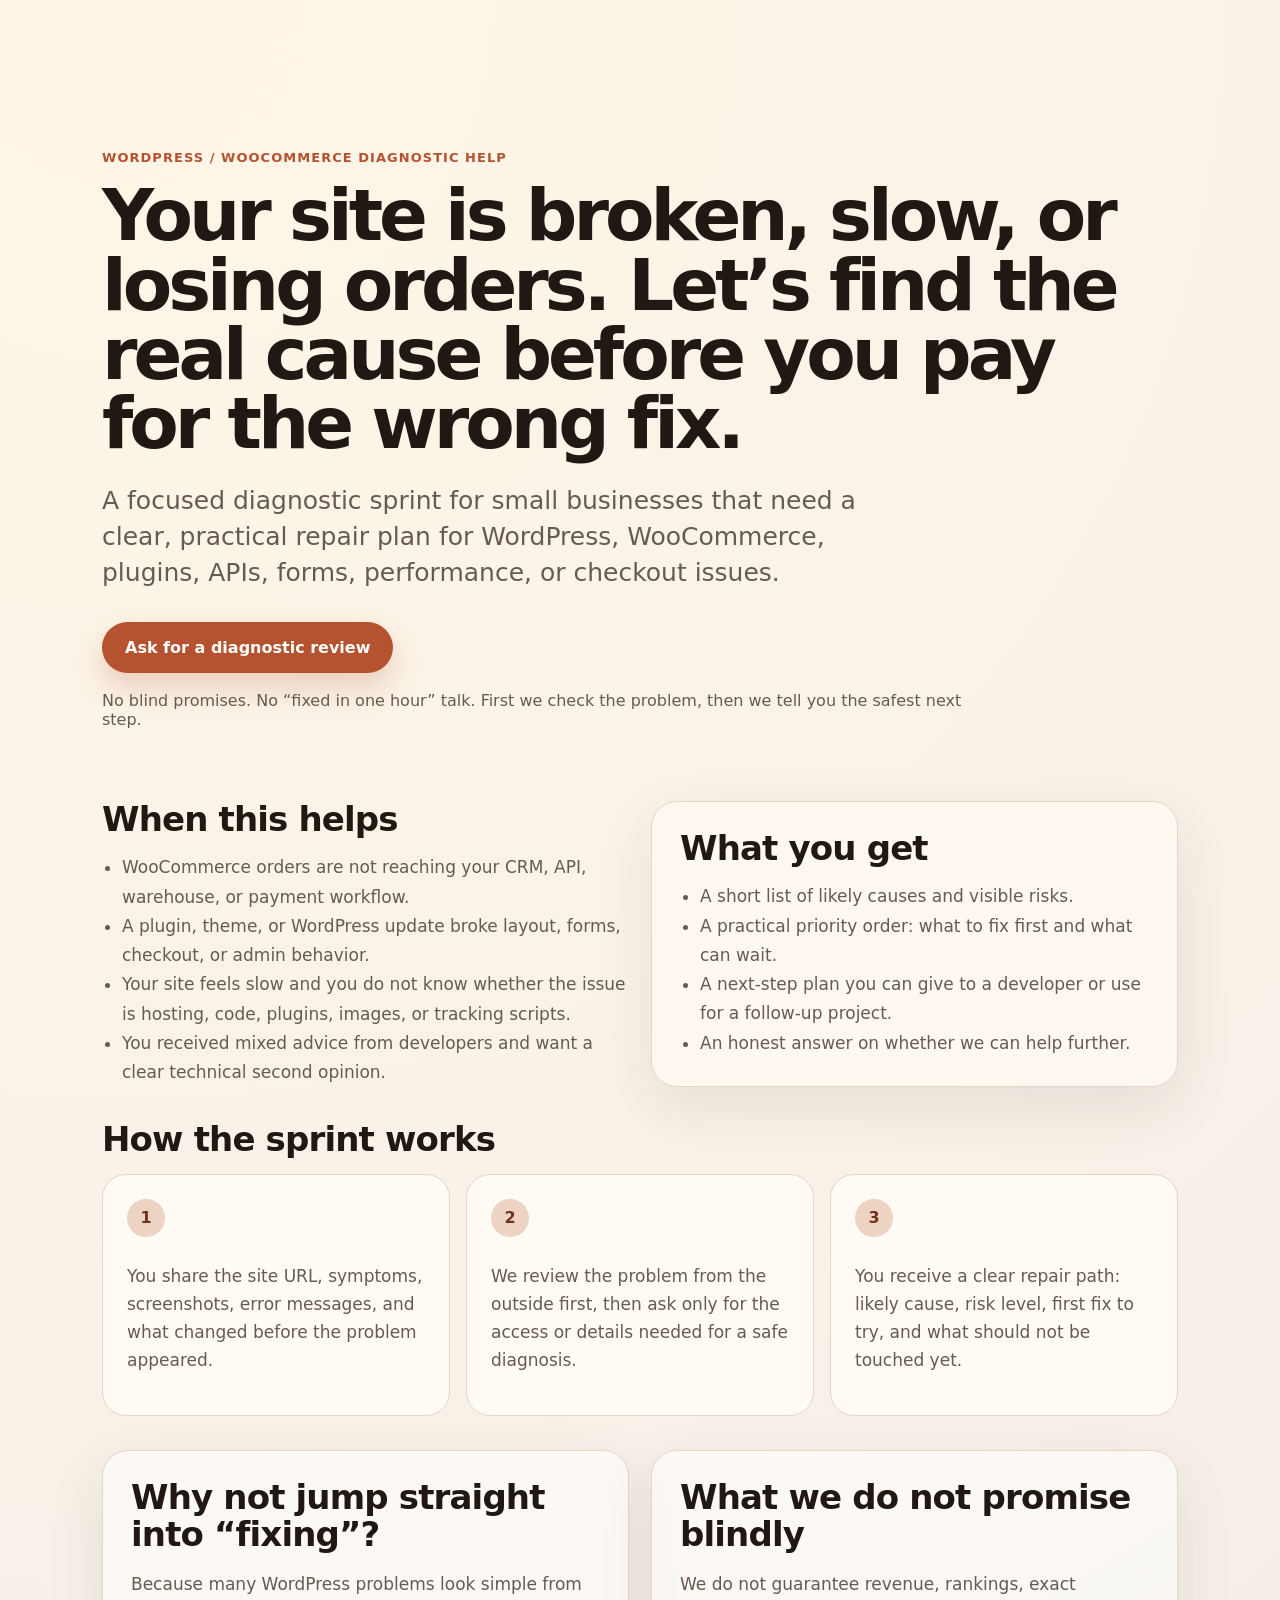
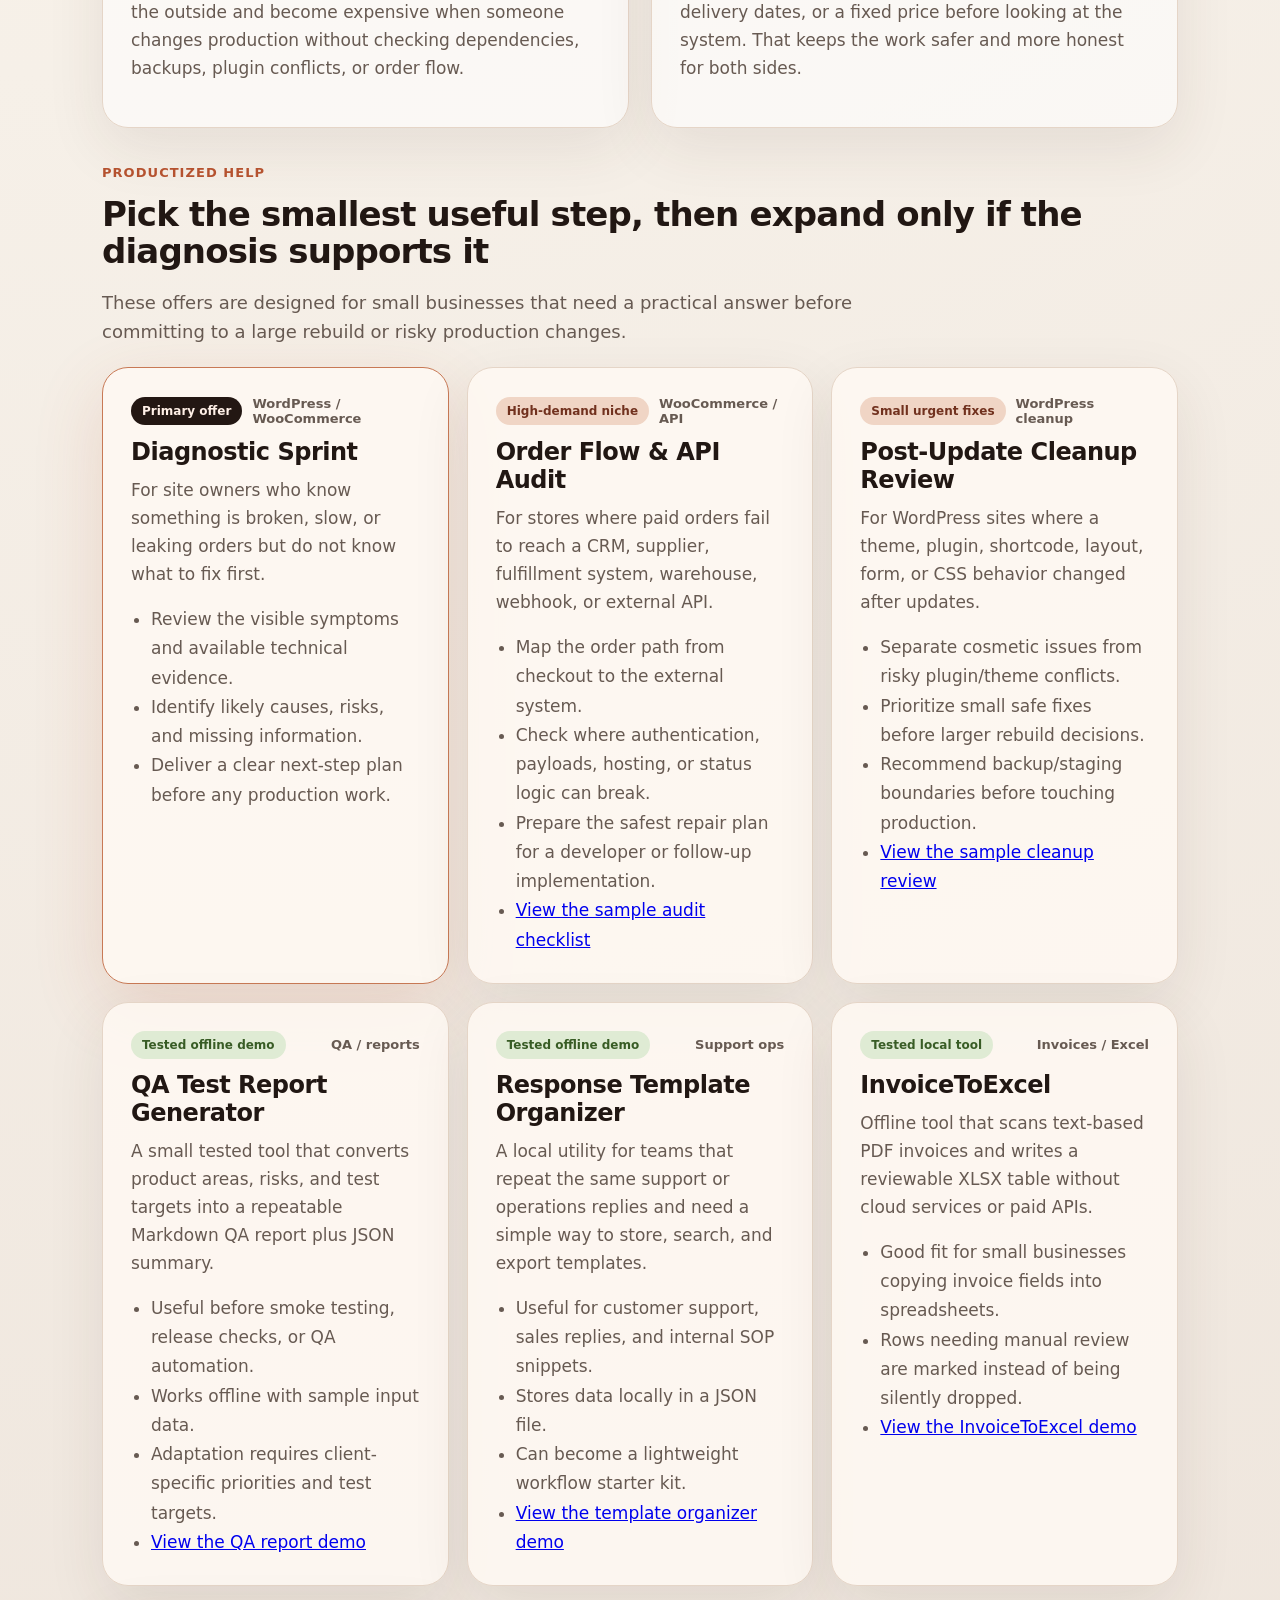
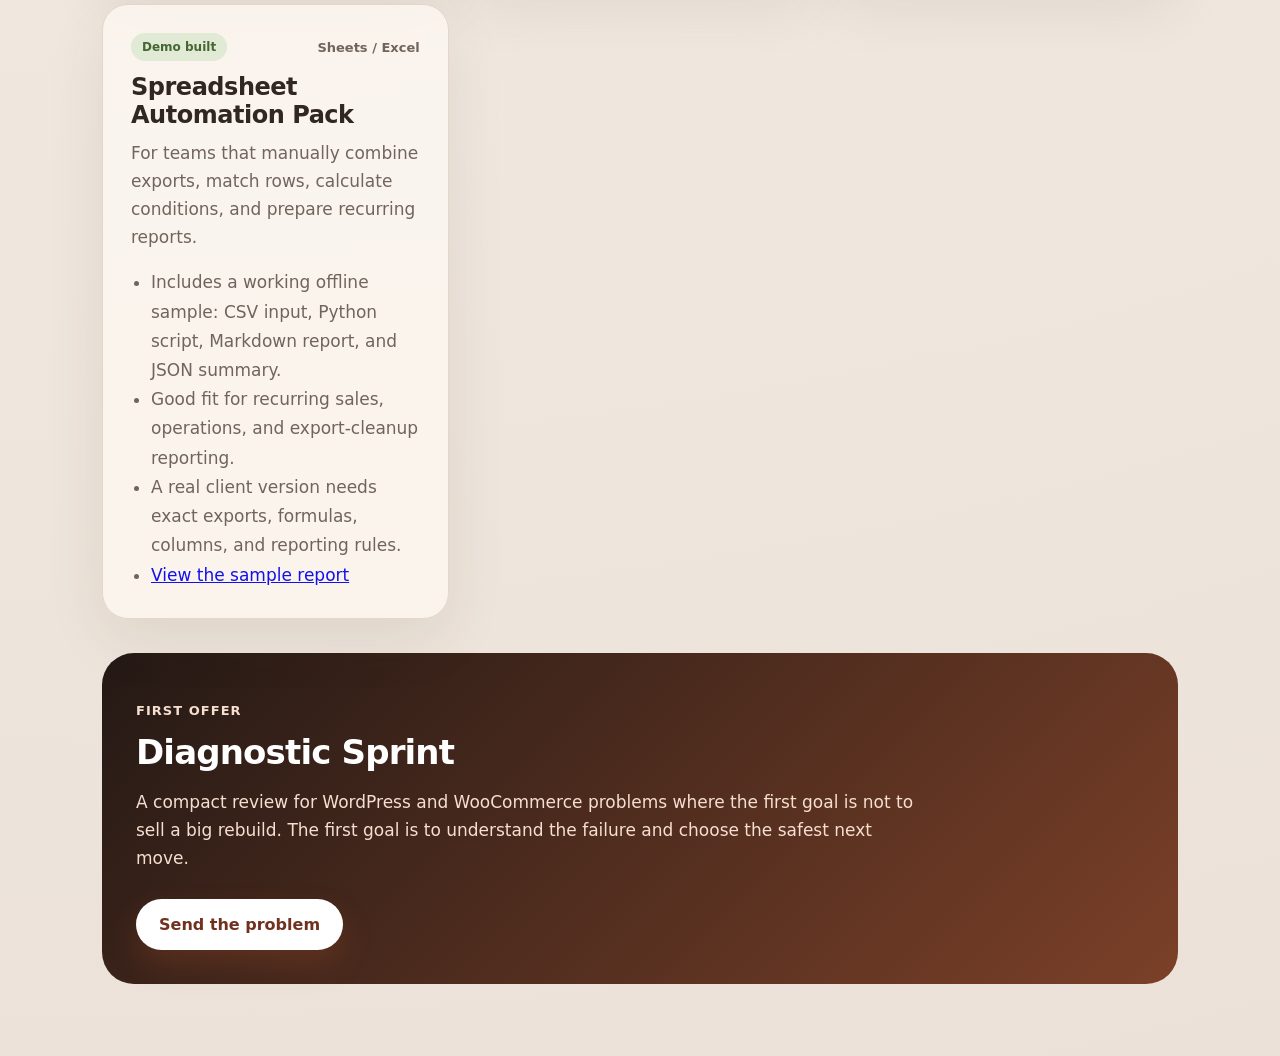
==== commit c2b5573f: "Prepare QA and response template product pages" ====
--- a/index.html
+++ b/index.html
@@ -101,7 +101,7 @@
           <ul>
             <li>Useful before smoke testing, release checks, or QA automation.</li>
             <li>Works offline with sample input data.</li>
-            <li>Adaptation requires client-specific priorities and test targets.</li>
+            <li>Adaptation requires client-specific priorities and test targets.</li><li><a href="demos/qa-test-report-generator/">View the QA report demo</a></li>
           </ul>
         </article>
         <article class="card product-card">
@@ -111,7 +111,7 @@
           <ul>
             <li>Useful for customer support, sales replies, and internal SOP snippets.</li>
             <li>Stores data locally in a JSON file.</li>
-            <li>Can become a lightweight workflow starter kit.</li>
+            <li>Can become a lightweight workflow starter kit.</li><li><a href="demos/response-template-organizer/">View the template organizer demo</a></li>
           </ul>
         </article>
         <article class="card product-card">
@@ -153,3 +153,4 @@
 
 
 
+
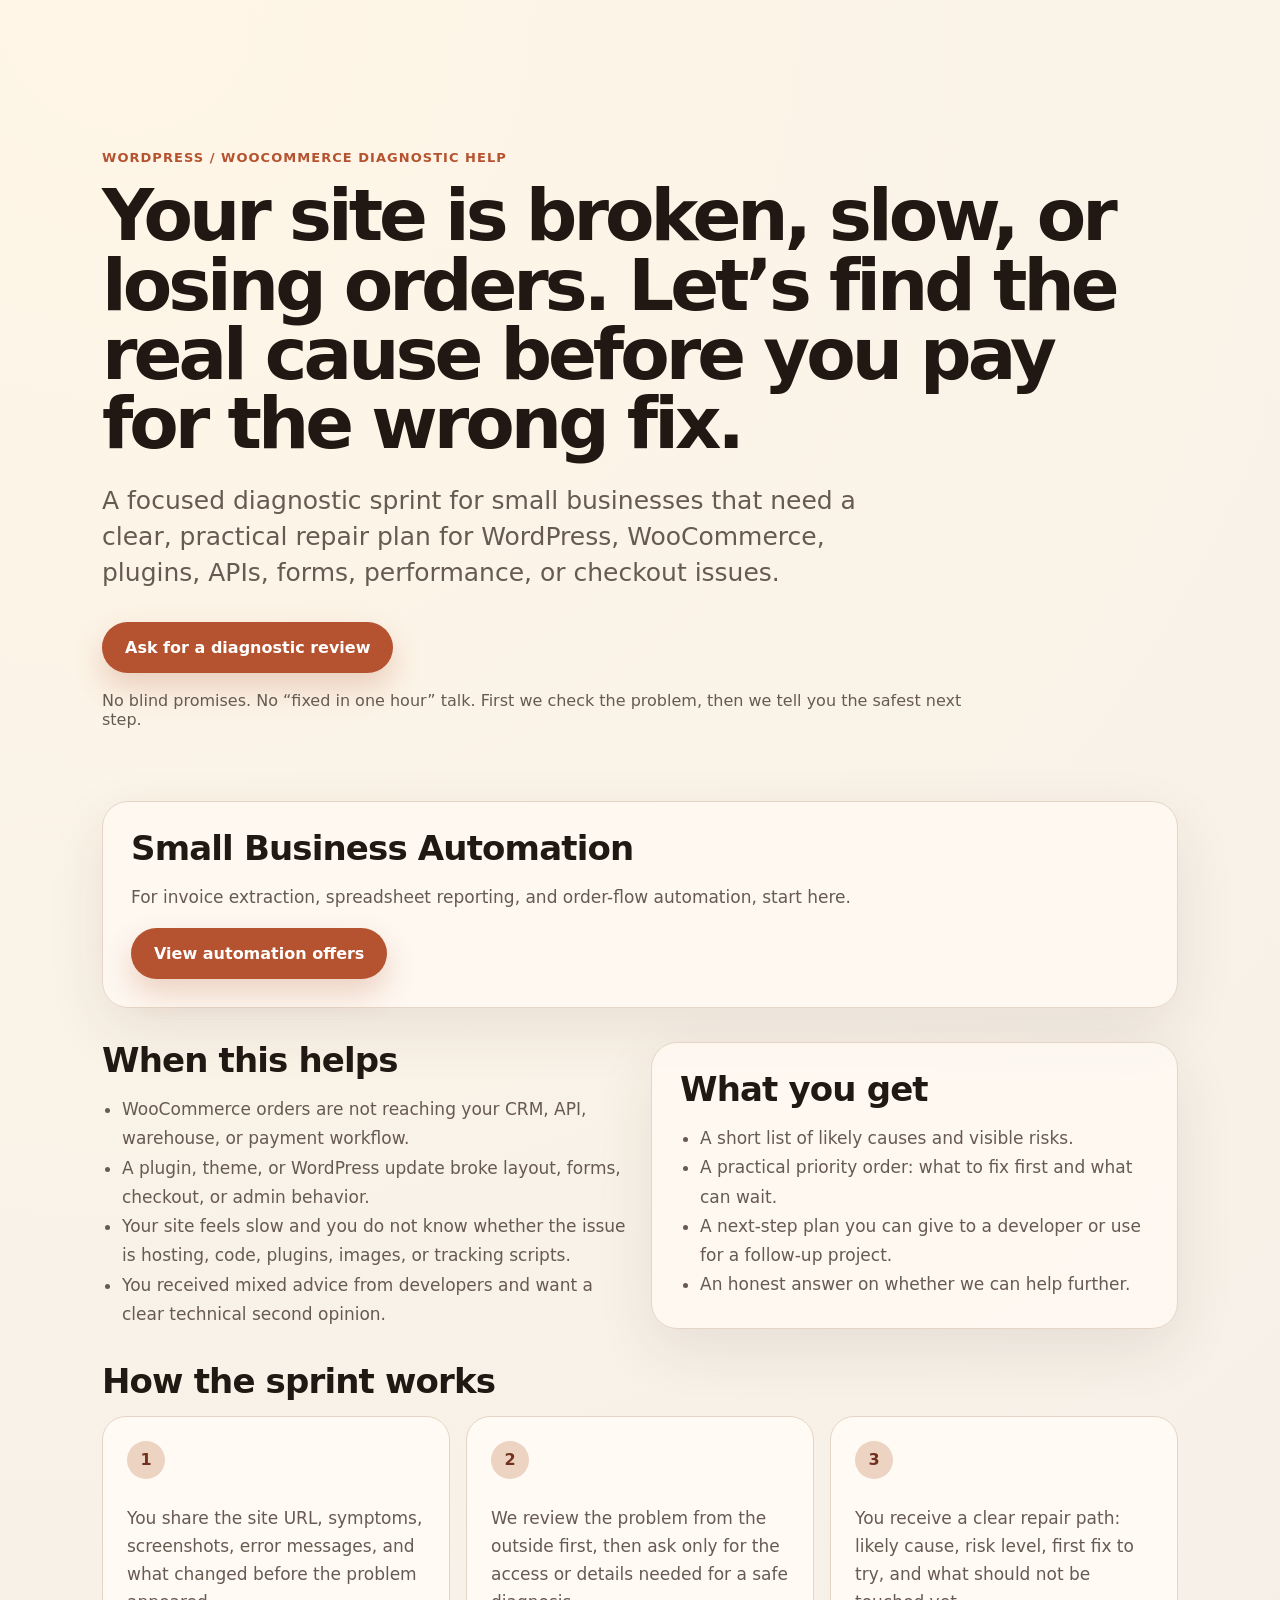
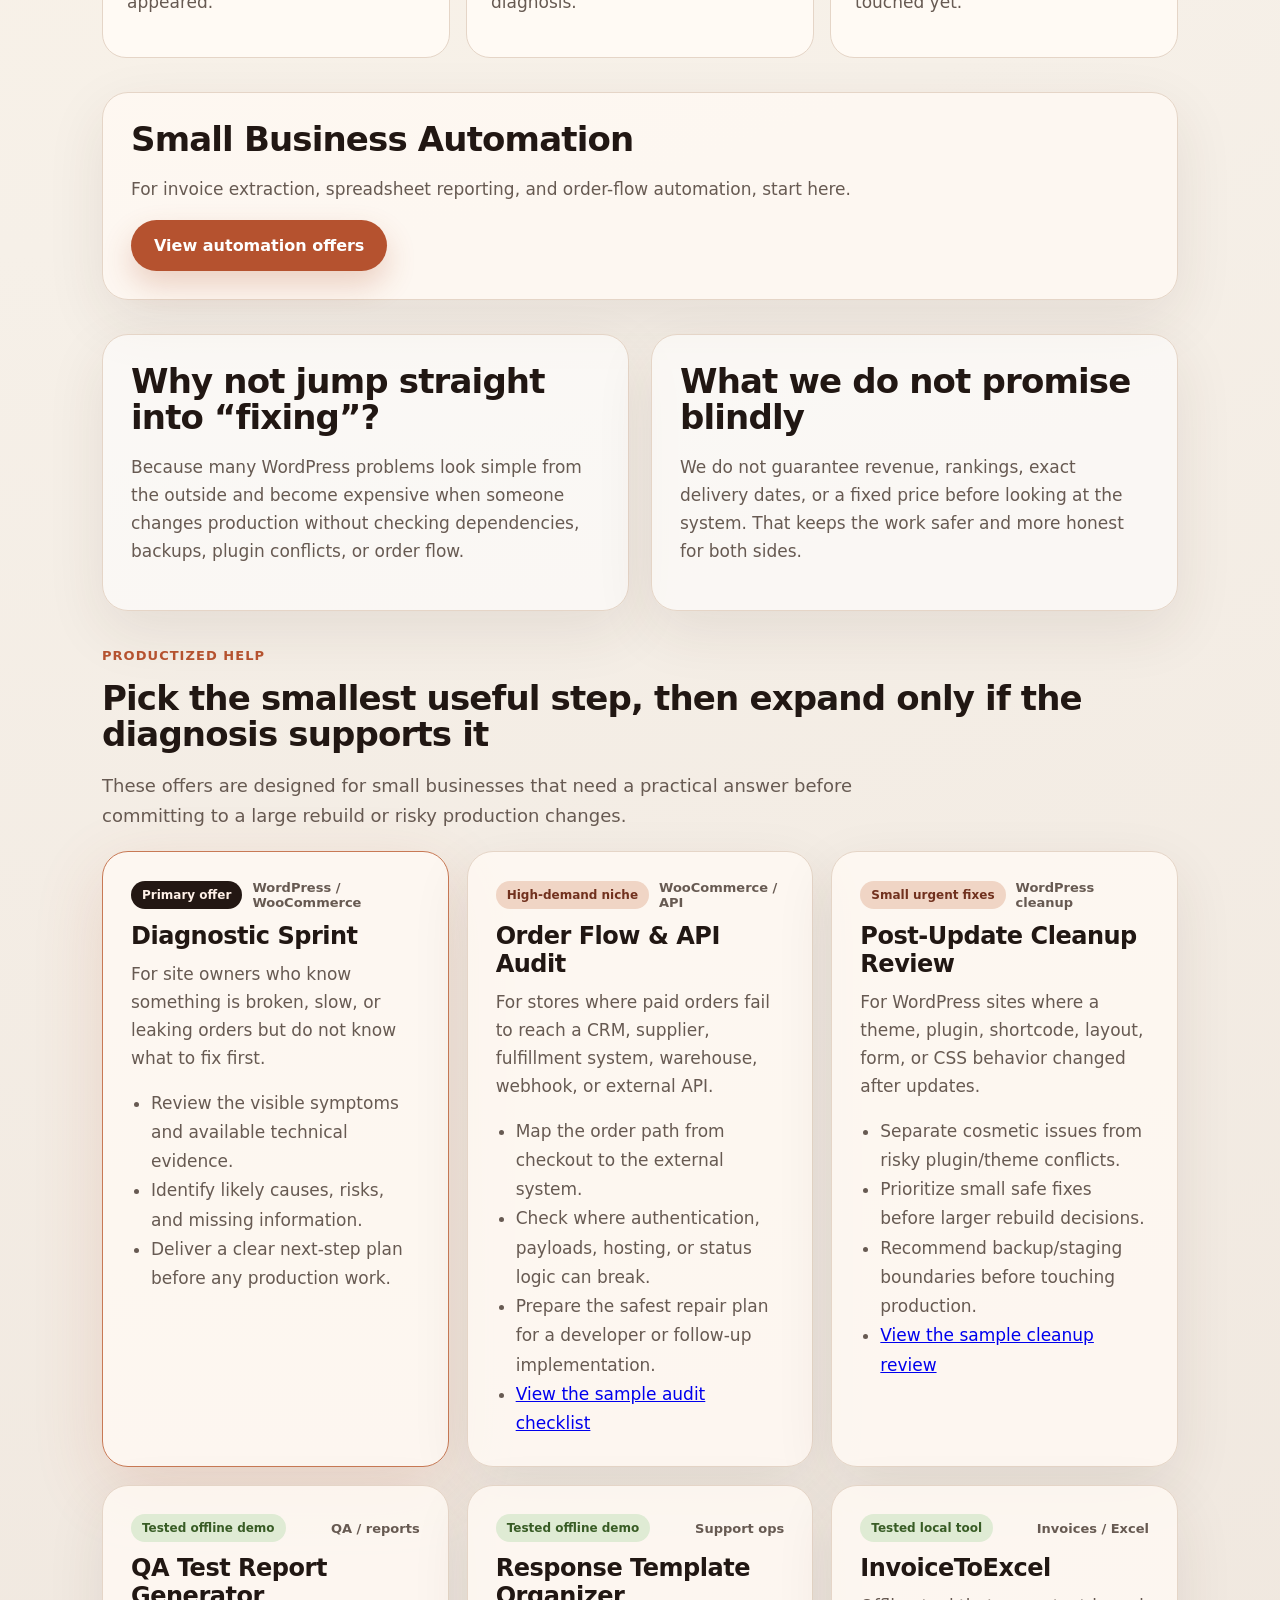
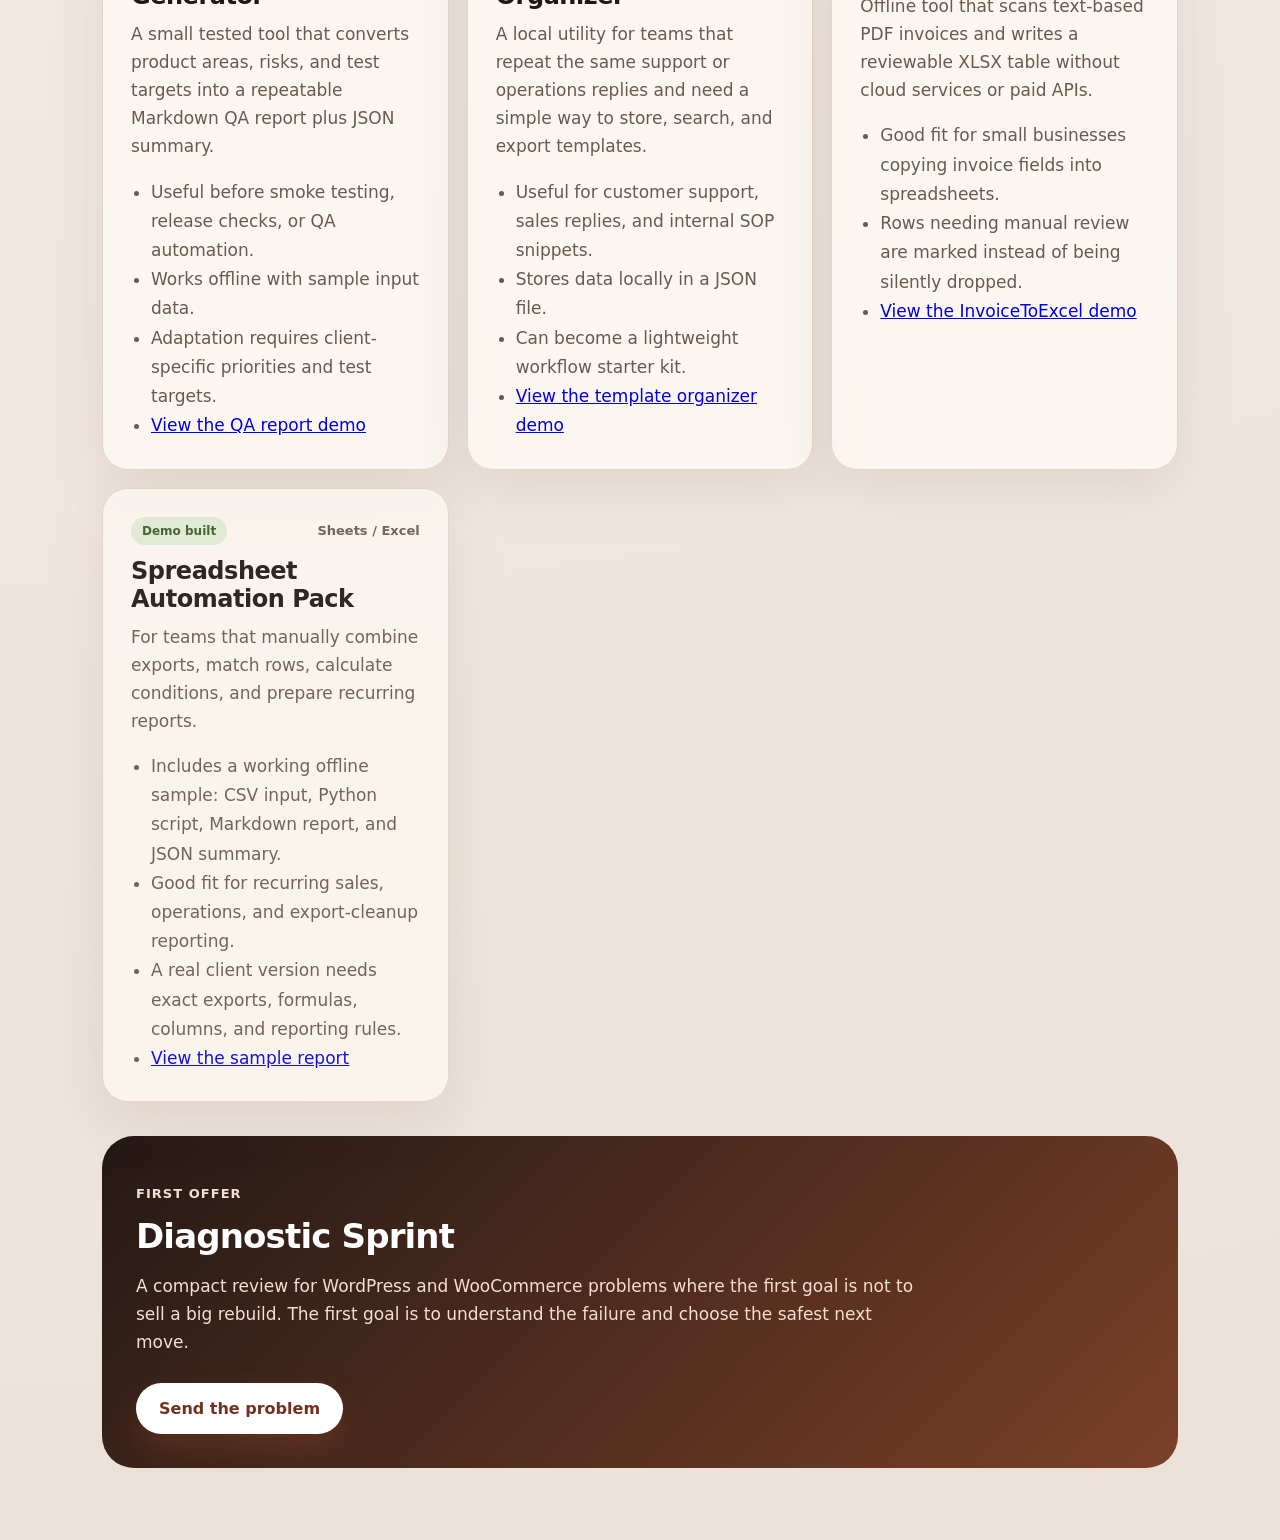
==== commit 144d7203: "Add small business automation offer page" ====
--- a/index.html
+++ b/index.html
@@ -18,6 +18,8 @@
         <span>No blind promises. No “fixed in one hour” talk. First we check the problem, then we tell you the safest next step.</span>
       </div>
     </section>
+
+    <section class="card dark"><h2>Small Business Automation</h2><p>For invoice extraction, spreadsheet reporting, and order-flow automation, start here.</p><a class="button" href="small-business-automation/">View automation offers</a></section>
 
     <section class="grid two">
       <div>
@@ -48,6 +50,8 @@
         <div><strong>3</strong><p>You receive a clear repair path: likely cause, risk level, first fix to try, and what should not be touched yet.</p></div>
       </div>
     </section>
+
+    <section class="card dark"><h2>Small Business Automation</h2><p>For invoice extraction, spreadsheet reporting, and order-flow automation, start here.</p><a class="button" href="small-business-automation/">View automation offers</a></section>
 
     <section class="grid two">
       <div class="card soft">
@@ -154,3 +158,4 @@
 
 
 
+
